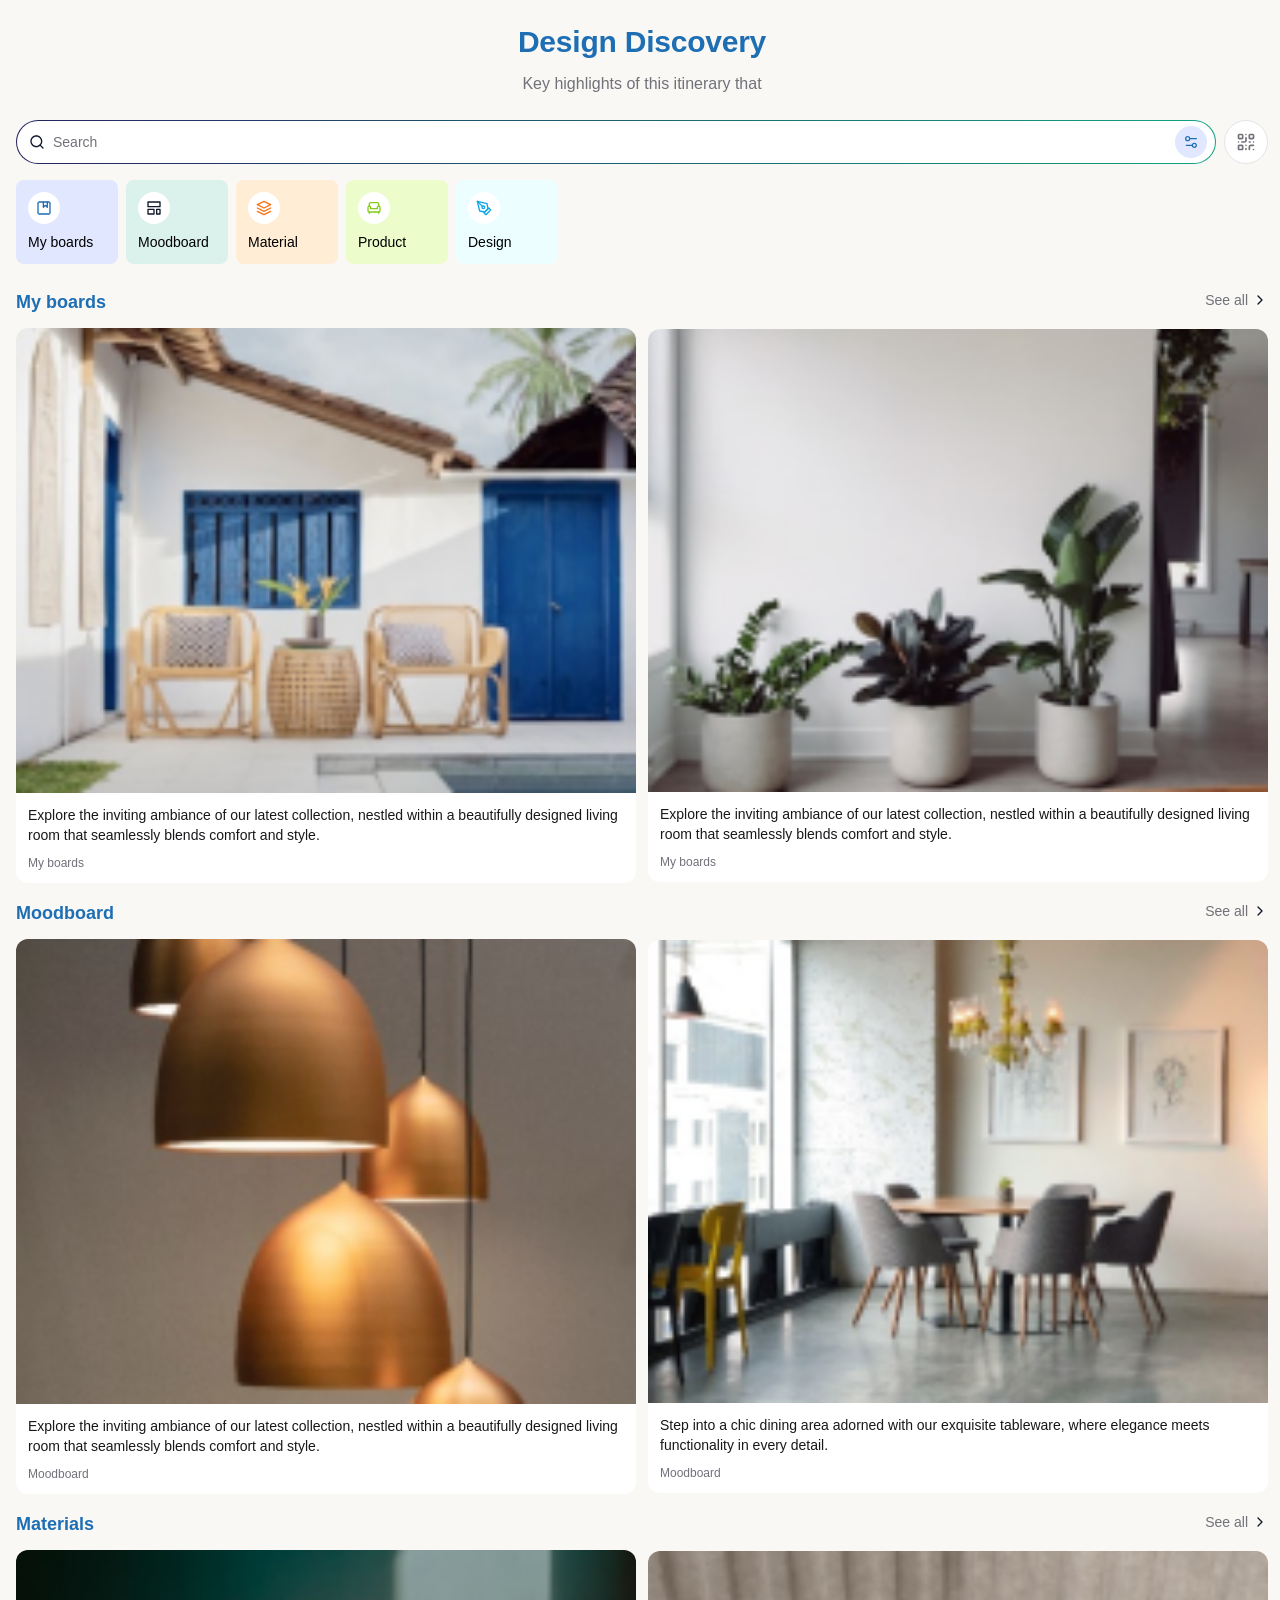
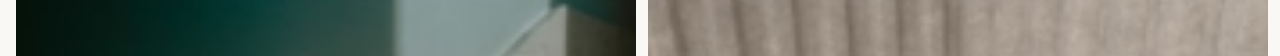
==== home/index.html @ 84a495b2 "Initial commit: Add all files" ====
<!DOCTYPE html>
<html lang="en">
<head>
  <meta charset="UTF-8">
  <meta http-equiv="X-UA-Compatible" content="IE=edge">
  <meta name="viewport" content="width=device-width, initial-scale=1.0">
  <link rel="stylesheet" href="./vars.css">
  <link rel="stylesheet" href="./style.css">
  
  
  <style>
   a,
   button,
   input,
   select,
   h1,
   h2,
   h3,
   h4,
   h5,
   * {
       box-sizing: border-box;
       margin: 0;
       padding: 0;
       border: none;
       text-decoration: none;
       background: none;
   
       -webkit-font-smoothing: antialiased;
   }
   
   menu, ol, ul {
       list-style-type: none;
       margin: 0;
       padding: 0;
   }
   </style>
  <title>Document</title>
</head>
<body>
  <div class="home">
    <div class="nav-bar-top">
      <div class="header-1280">
        <div class="content">
          <div class="headline">
            <div class="design-discovery">Design Discovery</div>
          </div>
        </div>
        <div class="key-highlights-of-this-itinerary-that">
          Key highlights of this itinerary that
        </div>
      </div>
      <div class="frame-427321113">
        <div class="search">
          <div class="field">
            <img class="icon-search" src="icon-search0.svg" />
            <input type="text" class="search2" placeholder="Search" />
            <div class="fillter">
              <img class="icon-settings-2" src="icon-settings-20.svg" />
            </div>
          </div>
          <button class="field2" id="qrButton" onclick="openQRScanner()">
            <img class="icon-qr-code" src="icon-qr-code0.svg" />
          </button>
        </div>
        <div class="type-wrapper">
          <div class="type">
            <div class="item">
              <div class="frame-427321116">
                <div class="frame-427321117">
                  <img class="icon-album" src="icon-album0.svg" />
                </div>
                <div class="my-boards">My boards</div>
              </div>
            </div>
            <div class="item2">
              <div class="frame-427321116">
                <div class="frame-427321117">
                  <img
                    class="icon-layout-template"
                    src="icon-layout-template0.svg"
                  />
                </div>
                <div class="moodboard">Moodboard</div>
              </div>
            </div>
            <div class="item3">
              <div class="frame-427321116">
                <div class="frame-427321117">
                  <img class="icon-layers" src="icon-layers0.svg" />
                </div>
                <div class="material">Material</div>
              </div>
            </div>
            <div class="item4">
              <div class="frame-427321116">
                <div class="frame-427321117">
                  <img class="icon-armchair" src="icon-armchair0.svg" />
                </div>
                <div class="product">Product</div>
              </div>
            </div>
            <div class="item5">
              <div class="frame-427321116">
                <div class="frame-427321117">
                  <img class="icon-pen-tool" src="icon-pen-tool0.svg" />
                </div>
                <div class="design">Design</div>
              </div>
            </div>
          </div>
        </div>
      </div>
      <div class="gallery">
        <div class="frame-427321118">
          <div class="my-boards2">My boards</div>
          <div class="content2">
            <div class="see-all">See all</div>
            <img class="icon-chevron-right" src="icon-chevron-right0.svg" />
          </div>
        </div>
        <div class="item6">
          <img class="rectangle-3467533" src="rectangle-34675330.png" />
          <div class="text">
            <div
              class="explore-the-inviting-ambiance-of-our-latest-collection-nestled-within-a-beautifully-designed-living-room-that-seamlessly-blends-comfort-and-style"
            >
              Explore the inviting ambiance of our latest collection, nestled
              within a beautifully designed living room that seamlessly blends
              comfort and style.
            </div>
            <div class="my-boards3">My boards</div>
          </div>
        </div>
        <div class="item6">
          <img class="rectangle-3467534" src="rectangle-34675340.png" />
          <div class="text">
            <div
              class="explore-the-inviting-ambiance-of-our-latest-collection-nestled-within-a-beautifully-designed-living-room-that-seamlessly-blends-comfort-and-style"
            >
              Explore the inviting ambiance of our latest collection, nestled
              within a beautifully designed living room that seamlessly blends
              comfort and style.
            </div>
            <div class="my-boards3">My boards</div>
          </div>
        </div>
      </div>
      <div class="gallery">
        <div class="frame-427321118">
          <div class="moodboard2">Moodboard</div>
          <div class="content2">
            <div class="see-all">See all</div>
            <img class="icon-chevron-right2" src="icon-chevron-right1.svg" />
          </div>
        </div>
        <div class="item6">
          <img class="rectangle-3467532" src="rectangle-34675320.png" />
          <div class="text">
            <div
              class="explore-the-inviting-ambiance-of-our-latest-collection-nestled-within-a-beautifully-designed-living-room-that-seamlessly-blends-comfort-and-style"
            >
              Explore the inviting ambiance of our latest collection, nestled
              within a beautifully designed living room that seamlessly blends
              comfort and style.
            </div>
            <div class="moodboard3">Moodboard</div>
          </div>
        </div>
        <div class="item6">
          <img class="rectangle-34675332" src="rectangle-34675331.png" />
          <div class="text">
            <div
              class="step-into-a-chic-dining-area-adorned-with-our-exquisite-tableware-where-elegance-meets-functionality-in-every-detail"
            >
              Step into a chic dining area adorned with our exquisite tableware,
              where elegance meets functionality in every detail.
            </div>
            <div class="moodboard3">Moodboard</div>
          </div>
        </div>
      </div>
      <div class="gallery">
        <div class="frame-427321118">
          <div class="materials">Materials</div>
          <div class="content2">
            <div class="see-all">See all</div>
            <img class="icon-chevron-right3" src="icon-chevron-right2.svg" />
          </div>
        </div>
        <div class="item6">
          <img class="rectangle-3467533" src="rectangle-34675332.png" />
          <div class="text">
            <div
              class="explore-the-inviting-ambiance-of-our-latest-collection-nestled-within-a-beautifully-designed-living-room-that-seamlessly-blends-comfort-and-style"
            >
              Explore the inviting ambiance of our latest collection, nestled
              within a beautifully designed living room that seamlessly blends
              comfort and style.
            </div>
            <div class="materials2">Materials</div>
          </div>
        </div>
        <div class="item6">
          <img class="rectangle-3467534" src="rectangle-34675341.png" />
          <div class="text">
            <div
              class="explore-the-inviting-ambiance-of-our-latest-collection-nestled-within-a-beautifully-designed-living-room-that-seamlessly-blends-comfort-and-style"
            >
              Explore the inviting ambiance of our latest collection, nestled
              within a beautifully designed living room that seamlessly blends
              comfort and style.
            </div>
            <div class="materials2">Materials</div>
          </div>
        </div>
      </div>
      <div class="gallery">
        <div class="frame-427321118">
          <div class="products">Products</div>
          <div class="content2">
            <div class="see-all">See all</div>
            <img class="icon-chevron-right4" src="icon-chevron-right3.svg" />
          </div>
        </div>
        <div class="item6">
          <img class="rectangle-3467533" src="rectangle-34675333.png" />
          <div class="text">
            <div
              class="explore-the-inviting-ambiance-of-our-latest-collection-nestled-within-a-beautifully-designed-living-room-that-seamlessly-blends-comfort-and-style"
            >
              Explore the inviting ambiance of our latest collection, nestled
              within a beautifully designed living room that seamlessly blends
              comfort and style.
            </div>
            <div class="products2">Products</div>
          </div>
        </div>
        <div class="item6">
          <img class="rectangle-3467534" src="rectangle-34675342.png" />
          <div class="text">
            <div
              class="explore-the-inviting-ambiance-of-our-latest-collection-nestled-within-a-beautifully-designed-living-room-that-seamlessly-blends-comfort-and-style"
            >
              Explore the inviting ambiance of our latest collection, nestled
              within a beautifully designed living room that seamlessly blends
              comfort and style.
            </div>
            <div class="products2">Products</div>
          </div>
        </div>
      </div>
      <div class="gallery">
        <div class="frame-427321118">
          <div class="design2">Design</div>
          <div class="content2">
            <div class="see-all">See all</div>
            <img class="icon-chevron-right5" src="icon-chevron-right4.svg" />
          </div>
        </div>
        <div class="item6">
          <img class="rectangle-3467533" src="rectangle-34675334.png" />
          <div class="text">
            <div
              class="explore-the-inviting-ambiance-of-our-latest-collection-nestled-within-a-beautifully-designed-living-room-that-seamlessly-blends-comfort-and-style"
            >
              Explore the inviting ambiance of our latest collection, nestled
              within a beautifully designed living room that seamlessly blends
              comfort and style.
            </div>
            <div class="design3">Design</div>
          </div>
        </div>
        <div class="item6">
          <img class="rectangle-3467534" src="rectangle-34675343.png" />
          <div class="text">
            <div
              class="explore-the-inviting-ambiance-of-our-latest-collection-nestled-within-a-beautifully-designed-living-room-that-seamlessly-blends-comfort-and-style"
            >
              Explore the inviting ambiance of our latest collection, nestled
              within a beautifully designed living room that seamlessly blends
              comfort and style.
            </div>
            <div class="design3">Design</div>
          </div>
        </div>
      </div>
    </div>
  </div>
  
  <script>
  function openQRScanner() {
    // Kiểm tra xem trình duyệt có hỗ trợ getUserMedia không
    if (!navigator.mediaDevices || !navigator.mediaDevices.getUserMedia) {
      alert('Trình duyệt của bạn không hỗ trợ truy cập camera');
      return;
    }

    // Tạo modal để hiển thị camera
    const modal = document.createElement('div');
    modal.style.position = 'fixed';
    modal.style.top = '0';
    modal.style.left = '0';
    modal.style.width = '100%';
    modal.style.height = '100%';
    modal.style.backgroundColor = 'rgba(0, 0, 0, 0.8)';
    modal.style.zIndex = '1000';
    modal.style.display = 'flex';
    modal.style.flexDirection = 'column';
    modal.style.alignItems = 'center';
    modal.style.justifyContent = 'center';

    // Tạo video element
    const video = document.createElement('video');
    video.style.width = '100%';
    video.style.maxWidth = '500px';
    video.style.borderRadius = '12px';
    video.autoplay = true;

    // Tạo nút đóng
    const closeButton = document.createElement('button');
    closeButton.textContent = 'Đóng';
    closeButton.style.marginTop = '20px';
    closeButton.style.padding = '10px 20px';
    closeButton.style.backgroundColor = '#1e6eb4';
    closeButton.style.color = 'white';
    closeButton.style.border = 'none';
    closeButton.style.borderRadius = '8px';
    closeButton.style.cursor = 'pointer';

    // Thêm các element vào modal
    modal.appendChild(video);
    modal.appendChild(closeButton);
    document.body.appendChild(modal);

    // Mở camera
    navigator.mediaDevices.getUserMedia({ video: { facingMode: 'environment' } })
      .then(stream => {
        video.srcObject = stream;
      })
      .catch(err => {
        alert('Không thể truy cập camera: ' + err.message);
        modal.remove();
      });

    // Xử lý đóng modal
    closeButton.onclick = () => {
      const stream = video.srcObject;
      if (stream) {
        stream.getTracks().forEach(track => track.stop());
      }
      modal.remove();
    };
  }
  </script>
</body>
</html>
---- home/vars.css ----
/* Figma Styles of your File */
:root {
  /* Colors */
  --bg-picture: linear-gradient(
    180deg,
    rgba(24, 27, 52, 1) 0%,
    rgba(24, 27, 52, 0.8) 12.5%,
    rgba(24, 27, 52, 0.8) 73.95833134651184%,
    rgba(24, 27, 52, 1) 100%
  );
  --glass1: linear-gradient(
      205.56deg,
      rgba(0, 232, 204, 0.1) 0%,
      rgba(255, 255, 255, 0) 100%
    ),
    linear-gradient(
      to left,
      rgba(255, 255, 255, 0.12),
      rgba(255, 255, 255, 0.12)
    );
  --glass2: linear-gradient(
      205.56deg,
      rgba(232, 153, 0, 0.1) 0%,
      rgba(255, 255, 255, 0) 100%
    ),
    linear-gradient(
      to left,
      rgba(255, 255, 255, 0.12),
      rgba(255, 255, 255, 0.12)
    );
  --glass3: linear-gradient(
      205.56deg,
      rgba(116, 0, 232, 0.1) 0%,
      rgba(255, 255, 255, 0) 100%
    ),
    linear-gradient(
      to left,
      rgba(255, 255, 255, 0.12),
      rgba(255, 255, 255, 0.12)
    );
  --red: #d62a13;
  --bg-lv2: #2d2d2d;
  --moodboard-shade-02: #222222;
  --moodboard-shade-02-5: rgba(34, 34, 34, 0.05);
  --moodboard-shade-02-10: rgba(34, 34, 34, 0.1);
  --moodboard-neutral-01: #f7f7f7;
  --moodboard-neutral-02: #ebebeb;
  --moodboard-neutral-03: #dddddd;
  --moodboard-neutral-04: #d3d3d3;
  --moodboard-neutral-05: #c2c2c2;
  --moodboard-neutral-06: #b0b0b0;
  --moodboard-neutral-07: #717171;
  --moodboard-neutral-08: #5e5e5e;
  --moodboard-primary-01: #f6475f;
  --moodboard-primary-02: #ff385c;
  --moodboard-gradient-01: radial-gradient(
      closest-side,
      rgba(235, 76, 96, 1) 0%,
      rgba(235, 76, 96, 1) 48.44162464141846%,
      rgba(235, 76, 96, 1) 100%
    ),
    radial-gradient(
      closest-side,
      rgba(199, 45, 101, 1) 0%,
      rgba(210, 55, 96, 1) 48.44162464141846%,
      rgba(210, 55, 85, 1) 100%
    ),
    radial-gradient(
      closest-side,
      rgba(199, 45, 101, 1) 0%,
      rgba(210, 55, 96, 1) 48.44162464141846%,
      rgba(210, 55, 85, 1) 100%
    );
  --moodboard-gradient-02: radial-gradient(
    closest-side,
    rgba(211, 55, 83, 1) 0%,
    rgba(209, 54, 96, 1) 52.83483862876892%,
    rgba(199, 45, 101, 1) 100%
  );
  --moodboard-gradient-03: radial-gradient(
      closest-side,
      rgba(199, 45, 101, 1) 0%,
      rgba(210, 55, 96, 1) 48.44162464141846%,
      rgba(210, 55, 85, 1) 100%
    ),
    radial-gradient(
      closest-side,
      rgba(199, 45, 101, 1) 0%,
      rgba(210, 55, 96, 1) 48.44162464141846%,
      rgba(210, 55, 85, 1) 100%
    );
  --moodboard-error-01: #fef8f6;
  --moodboard-error-02: #c13515;
  --moodboard-accent-01: #f6d7df;
  --moodboard-accent-02: #d03660;
  --moodboard-discounts: #008a05;
  --moodboard-link: #004cc4;
  --moodboard-shade-01: #ffffff;
  --gradient-blue-cyan: linear-gradient(
    180deg,
    rgba(10, 122, 255, 1) 0%,
    rgba(0, 223, 224, 1) 100%
  );
  --gradient-cyan-yellow: linear-gradient(
    180deg,
    rgba(0, 232, 233, 1) 0%,
    rgba(255, 191, 0, 1) 100%
  );
  --gradient-yellow-red: linear-gradient(
    180deg,
    rgba(255, 190, 0, 1) 0%,
    rgba(255, 74, 64, 1) 100%
  );
  --gradient-red-pink: linear-gradient(
    90.24deg,
    rgba(254, 73, 64, 1) 0%,
    rgba(250, 23, 214, 1) 100%
  );
  --gradient-pink-blue: linear-gradient(
    90.24deg,
    rgba(250, 23, 214, 1) 0%,
    rgba(64, 94, 254, 1) 100%
  );
  --txt-light-title-primary-181b34: #181b34;
  --txt-light-description: #222222;
  --txt-light-note: #dddddd;
  --txt-light-hightlight: #0071e3;
  --txt-dark-title-primary-f5f5f7: #f5f5f7;
  --txt-dark-description-eceff8: #eceff8;
  --txt-dark-highlight: #0a84ff;
  --bg-light-ffffff: #ffffff;
  --bg-light-primary-f5f5f7: #f5f5f7;
  --bg-light-secondary-eceff8: #eceff8;
  --bg-light-tertiary: #5a769d;
  --bg-dark-primary-181b34: #181b34;
  --views-recessed: linear-gradient(
      to left,
      rgba(208, 208, 208, 0.5),
      rgba(208, 208, 208, 0.5)
    ),
    linear-gradient(to left, rgba(0, 0, 0, 0.1), rgba(0, 0, 0, 0.1));
  --views-lighter: linear-gradient(
      to left,
      rgba(94, 94, 94, 0.13),
      rgba(94, 94, 94, 0.13)
    ),
    linear-gradient(
      to left,
      rgba(255, 255, 255, 0.07),
      rgba(255, 255, 255, 0.07)
    );
  --views-darker: linear-gradient(
      to left,
      rgba(0, 0, 0, 0.08),
      rgba(0, 0, 0, 0.08)
    ),
    linear-gradient(
      to left,
      rgba(214, 214, 214, 0.48),
      rgba(214, 214, 214, 0.48)
    );
  --views-ultra-dark: linear-gradient(
      to left,
      rgba(0, 0, 0, 0.1),
      rgba(0, 0, 0, 0.1)
    ),
    linear-gradient(
      to left,
      rgba(218, 218, 218, 0.92),
      rgba(218, 218, 218, 0.92)
    );
  --views-stroke-recessed-specular: rgba(0, 0, 0, 0);
  --windows-glass: rgba(128, 128, 128, 0.3);
  --windows-stroke-glass-specular: linear-gradient(
    156.52deg,
    rgba(255, 255, 255, 0.4) 0%,
    rgba(255, 255, 255, 0) 40.56868255138397%,
    rgba(255, 255, 255, 0) 57.43719935417175%,
    rgba(255, 255, 255, 0.1) 100%
  );
  --colors-red: #ff3b30;
  --colors-red-dark: #ff453a;
  --colors-orange: #ff9500;
  --colors-orange-dark: #ff9f0a;
  --colors-yellow: #ffcc00;
  --colors-yellow-dark: #ffd60a;
  --colors-green: #34c759;
  --colors-green-dark: #30d158;
  --colors-mint: #00c7be;
  --colors-mint-dark: #63e6e2;
  --colors-teal: #30b0c7;
  --colors-teal-dark: #40cbe0;
  --colors-cyan: #32ade6;
  --colors-cyan-dark: #64d2ff;
  --colors-blue: #007aff;
  --colors-blue-dark: #0a84ff;
  --colors-indigo: #5856d6;
  --colors-indigo-dark: #5e5ce6;
  --colors-purple: #af52de;
  --colors-purple-dark: #bf5af2;
  --colors-pink: #ff2d55;
  --colors-pink-dark: #ff375f;
  --colors-brown: #a2845e;
  --colors-brown-dark: #ac8e68;

  /* Fonts */
  /* Effects */
  --blur-shadow-big-box-shadow: 0px 40px 80px 0px rgba(0, 0, 0, 0.32),
    0px 6px 8px 0px rgba(0, 0, 0, 0.08);
  --blur-shadow-big-backdrop-filter: blur(50px);
  --blur-shadow-small-box-shadow: 0px 2px 4px 0px rgba(0, 0, 0, 0.16);
  --blur-shadow-small-backdrop-filter: blur(50px);
  --blur-shadow-medium-box-shadow: 0px 8px 16px 0px rgba(0, 0, 0, 0.32),
    0px 2px 4px 0px rgba(0, 0, 0, 0.08);
  --blur-shadow-medium-backdrop-filter: blur(50px);
  --shadow-blue-1-box-shadow: 0px 7px 15px 0px rgba(0, 98, 255, 0.1),
    0px 27px 27px 0px rgba(0, 98, 255, 0.09),
    0px 60px 36px 0px rgba(0, 98, 255, 0.05),
    0px 106px 42px 0px rgba(0, 98, 255, 0.01),
    0px 166px 46px 0px rgba(0, 98, 255, 0);
  --shadow-blue-1-backdrop-filter: blur(11px);
  --s2-box-shadow: 0px 1px 16px 0px rgba(0, 0, 0, 0.24);
  --s2-backdrop-filter: blur(24px);
  --icon-box-shadow: 0px 2px 8px 0px rgba(0, 0, 0, 0.8);
  --trip-showai-elevation-01-box-shadow: 0px 4px 18px 0px rgba(0, 0, 0, 0.17);
  --trip-showai-elevation-02-box-shadow: 0px 1px 5px -363px rgba(0, 0, 0, 0.19);
  --trip-showai-elevation-03-box-shadow: 0px 6px 16px 0px rgba(0, 0, 0, 0.12);
}
/* Figma Color Variables of your File */
[data-variable-collection-mode="darkmode"] {
  /* darkmode */
  --trip-gradien-01: #d33753;
  --min-light: #eeeeee;
  --stroke1: rgba(255, 255, 255, 0.18);
  --bg-02: #0c0c0c;
  --bg-blue1: #f2f8fe;
  --bg-blue2: #e6f1fc;
}

:root,
[data-collection-mode="mode-1"] {
  /* mode-1 */
  --color: #ffffff;
  --color-2: #ffffff;
  --color-3: #ffffff;
  --bg1: #383838;
  --clik-1: #1e6eb4;
  --clik-2: #28c8f0;
}

[data-material-theme-mode="light"] {
  /* light */
  --schemes-primary: #37618e;
  --schemes-surface-tint: #37618e;
  --schemes-on-primary: #ffffff;
  --schemes-primary-container: #d2e4ff;
  --schemes-on-primary-container: #1b4975;
  --schemes-secondary: #535f70;
  --schemes-on-secondary: #ffffff;
  --schemes-secondary-container: #d7e3f8;
  --schemes-on-secondary-container: #3c4858;
  --schemes-tertiary: #6b5778;
  --schemes-on-tertiary: #ffffff;
  --schemes-tertiary-container: #f3daff;
  --schemes-on-tertiary-container: #533f5f;
  --schemes-error: #ba1a1a;
  --schemes-on-error: #ffffff;
  --schemes-error-container: #ffdad6;
  --schemes-on-error-container: #93000a;
  --schemes-background: #f8f9ff;
  --schemes-on-background: #191c20;
  --schemes-surface: #f8f9ff;
  --schemes-on-surface: #191c20;
  --schemes-surface-variant: #dfe2eb;
  --schemes-on-surface-variant: #43474e;
  --schemes-outline: #73777f;
  --schemes-outline-variant: #c3c6cf;
  --schemes-shadow: #000000;
  --schemes-scrim: #000000;
  --schemes-inverse-surface: #2e3135;
  --schemes-inverse-on-surface: #eff0f7;
  --schemes-inverse-primary: #a1c9fd;
  --schemes-primary-fixed: #d2e4ff;
  --schemes-on-primary-fixed: #001c37;
  --schemes-primary-fixed-dim: #a1c9fd;
  --schemes-on-primary-fixed-variant: #1b4975;
  --schemes-secondary-fixed: #d7e3f8;
  --schemes-on-secondary-fixed: #101c2b;
  --schemes-secondary-fixed-dim: #bbc7db;
  --schemes-on-secondary-fixed-variant: #3c4858;
  --schemes-tertiary-fixed: #f3daff;
  --schemes-on-tertiary-fixed: #251431;
  --schemes-tertiary-fixed-dim: #d7bee4;
  --schemes-on-tertiary-fixed-variant: #533f5f;
  --schemes-surface-dim: #d8dae0;
  --schemes-surface-bright: #f8f9ff;
  --schemes-surface-container-lowest: #ffffff;
  --schemes-surface-container-low: #f2f3fa;
  --schemes-surface-container: #eceef4;
  --schemes-surface-container-high: #e7e8ee;
  --schemes-surface-container-highest: #e1e2e8;
  --state-layers-primary-opacity-08: rgba(55, 97, 142, 0.08);
  --state-layers-surface-tint-opacity-08: rgba(55, 97, 142, 0.08);
  --state-layers-on-primary-opacity-08: rgba(255, 255, 255, 0.08);
  --state-layers-primary-container-opacity-08: rgba(210, 228, 255, 0.08);
  --state-layers-on-primary-container-opacity-08: rgba(27, 73, 117, 0.08);
  --state-layers-secondary-opacity-08: rgba(83, 95, 112, 0.08);
  --state-layers-on-secondary-opacity-08: rgba(255, 255, 255, 0.08);
  --state-layers-secondary-container-opacity-08: rgba(215, 227, 248, 0.08);
  --state-layers-on-secondary-container-opacity-08: rgba(60, 72, 88, 0.08);
  --state-layers-tertiary-opacity-08: rgba(107, 87, 120, 0.08);
  --state-layers-on-tertiary-opacity-08: rgba(255, 255, 255, 0.08);
  --state-layers-tertiary-container-opacity-08: rgba(243, 218, 255, 0.08);
  --state-layers-on-tertiary-container-opacity-08: rgba(83, 63, 95, 0.08);
  --state-layers-error-opacity-08: rgba(186, 26, 26, 0.08);
  --state-layers-on-error-opacity-08: rgba(255, 255, 255, 0.08);
  --state-layers-error-container-opacity-08: rgba(255, 218, 214, 0.08);
  --state-layers-on-error-container-opacity-08: rgba(147, 0, 10, 0.08);
  --state-layers-background-opacity-08: rgba(248, 249, 255, 0.08);
  --state-layers-on-background-opacity-08: rgba(25, 28, 32, 0.08);
  --state-layers-surface-opacity-08: rgba(248, 249, 255, 0.08);
  --state-layers-on-surface-opacity-08: rgba(25, 28, 32, 0.08);
  --state-layers-surface-variant-opacity-08: rgba(223, 226, 235, 0.08);
  --state-layers-on-surface-variant-opacity-08: rgba(67, 71, 78, 0.08);
  --state-layers-outline-opacity-08: rgba(115, 119, 127, 0.08);
  --state-layers-outline-variant-opacity-08: rgba(195, 198, 207, 0.08);
  --state-layers-shadow-opacity-08: rgba(0, 0, 0, 0.08);
  --state-layers-scrim-opacity-08: rgba(0, 0, 0, 0.08);
  --state-layers-inverse-surface-opacity-08: rgba(46, 49, 53, 0.08);
  --state-layers-inverse-on-surface-opacity-08: rgba(239, 240, 247, 0.08);
  --state-layers-inverse-primary-opacity-08: rgba(161, 201, 253, 0.08);
  --state-layers-primary-fixed-opacity-08: rgba(210, 228, 255, 0.08);
  --state-layers-on-primary-fixed-opacity-08: rgba(0, 28, 55, 0.08);
  --state-layers-primary-fixed-dim-opacity-08: rgba(161, 201, 253, 0.08);
  --state-layers-on-primary-fixed-variant-opacity-08: rgba(27, 73, 117, 0.08);
  --state-layers-secondary-fixed-opacity-08: rgba(215, 227, 248, 0.08);
  --state-layers-on-secondary-fixed-opacity-08: rgba(16, 28, 43, 0.08);
  --state-layers-secondary-fixed-dim-opacity-08: rgba(187, 199, 219, 0.08);
  --state-layers-on-secondary-fixed-variant-opacity-08: rgba(60, 72, 88, 0.08);
  --state-layers-tertiary-fixed-opacity-08: rgba(243, 218, 255, 0.08);
  --state-layers-on-tertiary-fixed-opacity-08: rgba(37, 20, 49, 0.08);
  --state-layers-tertiary-fixed-dim-opacity-08: rgba(215, 190, 228, 0.08);
  --state-layers-on-tertiary-fixed-variant-opacity-08: rgba(83, 63, 95, 0.08);
  --state-layers-surface-dim-opacity-08: rgba(216, 218, 224, 0.08);
  --state-layers-surface-bright-opacity-08: rgba(248, 249, 255, 0.08);
  --state-layers-surface-container-lowest-opacity-08: rgba(255, 255, 255, 0.08);
  --state-layers-surface-container-low-opacity-08: rgba(242, 243, 250, 0.08);
  --state-layers-surface-container-opacity-08: rgba(236, 238, 244, 0.08);
  --state-layers-surface-container-high-opacity-08: rgba(231, 232, 238, 0.08);
  --state-layers-surface-container-highest-opacity-08: rgba(
    225,
    226,
    232,
    0.08
  );
  --state-layers-primary-opacity-10: rgba(55, 97, 142, 0.1);
  --state-layers-surface-tint-opacity-10: rgba(55, 97, 142, 0.1);
  --state-layers-on-primary-opacity-10: rgba(255, 255, 255, 0.1);
  --state-layers-primary-container-opacity-10: rgba(210, 228, 255, 0.1);
  --state-layers-on-primary-container-opacity-10: rgba(27, 73, 117, 0.1);
  --state-layers-secondary-opacity-10: rgba(83, 95, 112, 0.1);
  --state-layers-on-secondary-opacity-10: rgba(255, 255, 255, 0.1);
  --state-layers-secondary-container-opacity-10: rgba(215, 227, 248, 0.1);
  --state-layers-on-secondary-container-opacity-10: rgba(60, 72, 88, 0.1);
  --state-layers-tertiary-opacity-10: rgba(107, 87, 120, 0.1);
  --state-layers-on-tertiary-opacity-10: rgba(255, 255, 255, 0.1);
  --state-layers-tertiary-container-opacity-10: rgba(243, 218, 255, 0.1);
  --state-layers-on-tertiary-container-opacity-10: rgba(83, 63, 95, 0.1);
  --state-layers-error-opacity-10: rgba(186, 26, 26, 0.1);
  --state-layers-on-error-opacity-10: rgba(255, 255, 255, 0.1);
  --state-layers-error-container-opacity-10: rgba(255, 218, 214, 0.1);
  --state-layers-on-error-container-opacity-10: rgba(147, 0, 10, 0.1);
  --state-layers-background-opacity-10: rgba(248, 249, 255, 0.1);
  --state-layers-on-background-opacity-10: rgba(25, 28, 32, 0.1);
  --state-layers-surface-opacity-10: rgba(248, 249, 255, 0.1);
  --state-layers-on-surface-opacity-10: rgba(25, 28, 32, 0.1);
  --state-layers-surface-variant-opacity-10: rgba(223, 226, 235, 0.1);
  --state-layers-on-surface-variant-opacity-10: rgba(67, 71, 78, 0.1);
  --state-layers-outline-opacity-10: rgba(115, 119, 127, 0.1);
  --state-layers-outline-variant-opacity-10: rgba(195, 198, 207, 0.1);
  --state-layers-shadow-opacity-10: rgba(0, 0, 0, 0.1);
  --state-layers-scrim-opacity-10: rgba(0, 0, 0, 0.1);
  --state-layers-inverse-surface-opacity-10: rgba(46, 49, 53, 0.1);
  --state-layers-inverse-on-surface-opacity-10: rgba(239, 240, 247, 0.1);
  --state-layers-inverse-primary-opacity-10: rgba(161, 201, 253, 0.1);
  --state-layers-primary-fixed-opacity-10: rgba(210, 228, 255, 0.1);
  --state-layers-on-primary-fixed-opacity-10: rgba(0, 28, 55, 0.1);
  --state-layers-primary-fixed-dim-opacity-10: rgba(161, 201, 253, 0.1);
  --state-layers-on-primary-fixed-variant-opacity-10: rgba(27, 73, 117, 0.1);
  --state-layers-secondary-fixed-opacity-10: rgba(215, 227, 248, 0.1);
  --state-layers-on-secondary-fixed-opacity-10: rgba(16, 28, 43, 0.1);
  --state-layers-secondary-fixed-dim-opacity-10: rgba(187, 199, 219, 0.1);
  --state-layers-on-secondary-fixed-variant-opacity-10: rgba(60, 72, 88, 0.1);
  --state-layers-tertiary-fixed-opacity-10: rgba(243, 218, 255, 0.1);
  --state-layers-on-tertiary-fixed-opacity-10: rgba(37, 20, 49, 0.1);
  --state-layers-tertiary-fixed-dim-opacity-10: rgba(215, 190, 228, 0.1);
  --state-layers-on-tertiary-fixed-variant-opacity-10: rgba(83, 63, 95, 0.1);
  --state-layers-surface-dim-opacity-10: rgba(216, 218, 224, 0.1);
  --state-layers-surface-bright-opacity-10: rgba(248, 249, 255, 0.1);
  --state-layers-surface-container-lowest-opacity-10: rgba(255, 255, 255, 0.1);
  --state-layers-surface-container-low-opacity-10: rgba(242, 243, 250, 0.1);
  --state-layers-surface-container-opacity-10: rgba(236, 238, 244, 0.1);
  --state-layers-surface-container-high-opacity-10: rgba(231, 232, 238, 0.1);
  --state-layers-surface-container-highest-opacity-10: rgba(225, 226, 232, 0.1);
  --state-layers-primary-opacity-16: rgba(55, 97, 142, 0.16);
  --state-layers-surface-tint-opacity-16: rgba(55, 97, 142, 0.16);
  --state-layers-on-primary-opacity-16: rgba(255, 255, 255, 0.16);
  --state-layers-primary-container-opacity-16: rgba(210, 228, 255, 0.16);
  --state-layers-on-primary-container-opacity-16: rgba(27, 73, 117, 0.16);
  --state-layers-secondary-opacity-16: rgba(83, 95, 112, 0.16);
  --state-layers-on-secondary-opacity-16: rgba(255, 255, 255, 0.16);
  --state-layers-secondary-container-opacity-16: rgba(215, 227, 248, 0.16);
  --state-layers-on-secondary-container-opacity-16: rgba(60, 72, 88, 0.16);
  --state-layers-tertiary-opacity-16: rgba(107, 87, 120, 0.16);
  --state-layers-on-tertiary-opacity-16: rgba(255, 255, 255, 0.16);
  --state-layers-tertiary-container-opacity-16: rgba(243, 218, 255, 0.16);
  --state-layers-on-tertiary-container-opacity-16: rgba(83, 63, 95, 0.16);
  --state-layers-error-opacity-16: rgba(186, 26, 26, 0.16);
  --state-layers-on-error-opacity-16: rgba(255, 255, 255, 0.16);
  --state-layers-error-container-opacity-16: rgba(255, 218, 214, 0.16);
  --state-layers-on-error-container-opacity-16: rgba(147, 0, 10, 0.16);
  --state-layers-background-opacity-16: rgba(248, 249, 255, 0.16);
  --state-layers-on-background-opacity-16: rgba(25, 28, 32, 0.16);
  --state-layers-surface-opacity-16: rgba(248, 249, 255, 0.16);
  --state-layers-on-surface-opacity-16: rgba(25, 28, 32, 0.16);
  --state-layers-surface-variant-opacity-16: rgba(223, 226, 235, 0.16);
  --state-layers-on-surface-variant-opacity-16: rgba(67, 71, 78, 0.16);
  --state-layers-outline-opacity-16: rgba(115, 119, 127, 0.16);
  --state-layers-outline-variant-opacity-16: rgba(195, 198, 207, 0.16);
  --state-layers-shadow-opacity-16: rgba(0, 0, 0, 0.16);
  --state-layers-scrim-opacity-16: rgba(0, 0, 0, 0.16);
  --state-layers-inverse-surface-opacity-16: rgba(46, 49, 53, 0.16);
  --state-layers-inverse-on-surface-opacity-16: rgba(239, 240, 247, 0.16);
  --state-layers-inverse-primary-opacity-16: rgba(161, 201, 253, 0.16);
  --state-layers-primary-fixed-opacity-16: rgba(210, 228, 255, 0.16);
  --state-layers-on-primary-fixed-opacity-16: rgba(0, 28, 55, 0.16);
  --state-layers-primary-fixed-dim-opacity-16: rgba(161, 201, 253, 0.16);
  --state-layers-on-primary-fixed-variant-opacity-16: rgba(27, 73, 117, 0.16);
  --state-layers-secondary-fixed-opacity-16: rgba(215, 227, 248, 0.16);
  --state-layers-on-secondary-fixed-opacity-16: rgba(16, 28, 43, 0.16);
  --state-layers-secondary-fixed-dim-opacity-16: rgba(187, 199, 219, 0.16);
  --state-layers-on-secondary-fixed-variant-opacity-16: rgba(60, 72, 88, 0.16);
  --state-layers-tertiary-fixed-opacity-16: rgba(243, 218, 255, 0.16);
  --state-layers-on-tertiary-fixed-opacity-16: rgba(37, 20, 49, 0.16);
  --state-layers-tertiary-fixed-dim-opacity-16: rgba(215, 190, 228, 0.16);
  --state-layers-on-tertiary-fixed-variant-opacity-16: rgba(83, 63, 95, 0.16);
  --state-layers-surface-dim-opacity-16: rgba(216, 218, 224, 0.16);
  --state-layers-surface-bright-opacity-16: rgba(248, 249, 255, 0.16);
  --state-layers-surface-container-lowest-opacity-16: rgba(255, 255, 255, 0.16);
  --state-layers-surface-container-low-opacity-16: rgba(242, 243, 250, 0.16);
  --state-layers-surface-container-opacity-16: rgba(236, 238, 244, 0.16);
  --state-layers-surface-container-high-opacity-16: rgba(231, 232, 238, 0.16);
  --state-layers-surface-container-highest-opacity-16: rgba(
    225,
    226,
    232,
    0.16
  );
}

[data-material-theme-mode="light-high-contrast"] {
  /* light-high-contrast */
  --schemes-primary: #002d52;
  --schemes-surface-tint: #37618e;
  --schemes-on-primary: #ffffff;
  --schemes-primary-container: #1e4b78;
  --schemes-on-primary-container: #ffffff;
  --schemes-secondary: #212d3c;
  --schemes-on-secondary: #ffffff;
  --schemes-secondary-container: #3e4a5a;
  --schemes-on-secondary-container: #ffffff;
  --schemes-tertiary: #372543;
  --schemes-on-tertiary: #ffffff;
  --schemes-tertiary-container: #554262;
  --schemes-on-tertiary-container: #ffffff;
  --schemes-error: #600004;
  --schemes-on-error: #ffffff;
  --schemes-error-container: #98000a;
  --schemes-on-error-container: #ffffff;
  --schemes-background: #f8f9ff;
  --schemes-on-background: #191c20;
  --schemes-surface: #f8f9ff;
  --schemes-on-surface: #000000;
  --schemes-surface-variant: #dfe2eb;
  --schemes-on-surface-variant: #000000;
  --schemes-outline: #282c33;
  --schemes-outline-variant: #454951;
  --schemes-shadow: #000000;
  --schemes-scrim: #000000;
  --schemes-inverse-surface: #2e3135;
  --schemes-inverse-on-surface: #ffffff;
  --schemes-inverse-primary: #a1c9fd;
  --schemes-primary-fixed: #1e4b78;
  --schemes-on-primary-fixed: #ffffff;
  --schemes-primary-fixed-dim: #00345d;
  --schemes-on-primary-fixed-variant: #ffffff;
  --schemes-secondary-fixed: #3e4a5a;
  --schemes-on-secondary-fixed: #ffffff;
  --schemes-secondary-fixed-dim: #273343;
  --schemes-on-secondary-fixed-variant: #ffffff;
  --schemes-tertiary-fixed: #554262;
  --schemes-on-tertiary-fixed: #ffffff;
  --schemes-tertiary-fixed-dim: #3e2b4a;
  --schemes-on-tertiary-fixed-variant: #ffffff;
  --schemes-surface-dim: #b7b9bf;
  --schemes-surface-bright: #f8f9ff;
  --schemes-surface-container-lowest: #ffffff;
  --schemes-surface-container-low: #eff0f7;
  --schemes-surface-container: #e1e2e8;
  --schemes-surface-container-high: #d3d4da;
  --schemes-surface-container-highest: #c5c6cc;
  --state-layers-primary-opacity-08: rgba(0, 45, 82, 0.08);
  --state-layers-surface-tint-opacity-08: rgba(55, 97, 142, 0.08);
  --state-layers-on-primary-opacity-08: rgba(255, 255, 255, 0.08);
  --state-layers-primary-container-opacity-08: rgba(30, 75, 120, 0.08);
  --state-layers-on-primary-container-opacity-08: rgba(255, 255, 255, 0.08);
  --state-layers-secondary-opacity-08: rgba(33, 45, 60, 0.08);
  --state-layers-on-secondary-opacity-08: rgba(255, 255, 255, 0.08);
  --state-layers-secondary-container-opacity-08: rgba(62, 74, 90, 0.08);
  --state-layers-on-secondary-container-opacity-08: rgba(255, 255, 255, 0.08);
  --state-layers-tertiary-opacity-08: rgba(55, 37, 67, 0.08);
  --state-layers-on-tertiary-opacity-08: rgba(255, 255, 255, 0.08);
  --state-layers-tertiary-container-opacity-08: rgba(85, 66, 98, 0.08);
  --state-layers-on-tertiary-container-opacity-08: rgba(255, 255, 255, 0.08);
  --state-layers-error-opacity-08: rgba(96, 0, 4, 0.08);
  --state-layers-on-error-opacity-08: rgba(255, 255, 255, 0.08);
  --state-layers-error-container-opacity-08: rgba(152, 0, 10, 0.08);
  --state-layers-on-error-container-opacity-08: rgba(255, 255, 255, 0.08);
  --state-layers-background-opacity-08: rgba(248, 249, 255, 0.08);
  --state-layers-on-background-opacity-08: rgba(25, 28, 32, 0.08);
  --state-layers-surface-opacity-08: rgba(248, 249, 255, 0.08);
  --state-layers-on-surface-opacity-08: rgba(0, 0, 0, 0.08);
  --state-layers-surface-variant-opacity-08: rgba(223, 226, 235, 0.08);
  --state-layers-on-surface-variant-opacity-08: rgba(0, 0, 0, 0.08);
  --state-layers-outline-opacity-08: rgba(40, 44, 51, 0.08);
  --state-layers-outline-variant-opacity-08: rgba(69, 73, 81, 0.08);
  --state-layers-shadow-opacity-08: rgba(0, 0, 0, 0.08);
  --state-layers-scrim-opacity-08: rgba(0, 0, 0, 0.08);
  --state-layers-inverse-surface-opacity-08: rgba(46, 49, 53, 0.08);
  --state-layers-inverse-on-surface-opacity-08: rgba(255, 255, 255, 0.08);
  --state-layers-inverse-primary-opacity-08: rgba(161, 201, 253, 0.08);
  --state-layers-primary-fixed-opacity-08: rgba(30, 75, 120, 0.08);
  --state-layers-on-primary-fixed-opacity-08: rgba(255, 255, 255, 0.08);
  --state-layers-primary-fixed-dim-opacity-08: rgba(0, 52, 93, 0.08);
  --state-layers-on-primary-fixed-variant-opacity-08: rgba(255, 255, 255, 0.08);
  --state-layers-secondary-fixed-opacity-08: rgba(62, 74, 90, 0.08);
  --state-layers-on-secondary-fixed-opacity-08: rgba(255, 255, 255, 0.08);
  --state-layers-secondary-fixed-dim-opacity-08: rgba(39, 51, 67, 0.08);
  --state-layers-on-secondary-fixed-variant-opacity-08: rgba(
    255,
    255,
    255,
    0.08
  );
  --state-layers-tertiary-fixed-opacity-08: rgba(85, 66, 98, 0.08);
  --state-layers-on-tertiary-fixed-opacity-08: rgba(255, 255, 255, 0.08);
  --state-layers-tertiary-fixed-dim-opacity-08: rgba(62, 43, 74, 0.08);
  --state-layers-on-tertiary-fixed-variant-opacity-08: rgba(
    255,
    255,
    255,
    0.08
  );
  --state-layers-surface-dim-opacity-08: rgba(183, 185, 191, 0.08);
  --state-layers-surface-bright-opacity-08: rgba(248, 249, 255, 0.08);
  --state-layers-surface-container-lowest-opacity-08: rgba(255, 255, 255, 0.08);
  --state-layers-surface-container-low-opacity-08: rgba(239, 240, 247, 0.08);
  --state-layers-surface-container-opacity-08: rgba(225, 226, 232, 0.08);
  --state-layers-surface-container-high-opacity-08: rgba(211, 212, 218, 0.08);
  --state-layers-surface-container-highest-opacity-08: rgba(
    197,
    198,
    204,
    0.08
  );
  --state-layers-primary-opacity-10: rgba(0, 45, 82, 0.1);
  --state-layers-surface-tint-opacity-10: rgba(55, 97, 142, 0.1);
  --state-layers-on-primary-opacity-10: rgba(255, 255, 255, 0.1);
  --state-layers-primary-container-opacity-10: rgba(30, 75, 120, 0.1);
  --state-layers-on-primary-container-opacity-10: rgba(255, 255, 255, 0.1);
  --state-layers-secondary-opacity-10: rgba(33, 45, 60, 0.1);
  --state-layers-on-secondary-opacity-10: rgba(255, 255, 255, 0.1);
  --state-layers-secondary-container-opacity-10: rgba(62, 74, 90, 0.1);
  --state-layers-on-secondary-container-opacity-10: rgba(255, 255, 255, 0.1);
  --state-layers-tertiary-opacity-10: rgba(55, 37, 67, 0.1);
  --state-layers-on-tertiary-opacity-10: rgba(255, 255, 255, 0.1);
  --state-layers-tertiary-container-opacity-10: rgba(85, 66, 98, 0.1);
  --state-layers-on-tertiary-container-opacity-10: rgba(255, 255, 255, 0.1);
  --state-layers-error-opacity-10: rgba(96, 0, 4, 0.1);
  --state-layers-on-error-opacity-10: rgba(255, 255, 255, 0.1);
  --state-layers-error-container-opacity-10: rgba(152, 0, 10, 0.1);
  --state-layers-on-error-container-opacity-10: rgba(255, 255, 255, 0.1);
  --state-layers-background-opacity-10: rgba(248, 249, 255, 0.1);
  --state-layers-on-background-opacity-10: rgba(25, 28, 32, 0.1);
  --state-layers-surface-opacity-10: rgba(248, 249, 255, 0.1);
  --state-layers-on-surface-opacity-10: rgba(0, 0, 0, 0.1);
  --state-layers-surface-variant-opacity-10: rgba(223, 226, 235, 0.1);
  --state-layers-on-surface-variant-opacity-10: rgba(0, 0, 0, 0.1);
  --state-layers-outline-opacity-10: rgba(40, 44, 51, 0.1);
  --state-layers-outline-variant-opacity-10: rgba(69, 73, 81, 0.1);
  --state-layers-shadow-opacity-10: rgba(0, 0, 0, 0.1);
  --state-layers-scrim-opacity-10: rgba(0, 0, 0, 0.1);
  --state-layers-inverse-surface-opacity-10: rgba(46, 49, 53, 0.1);
  --state-layers-inverse-on-surface-opacity-10: rgba(255, 255, 255, 0.1);
  --state-layers-inverse-primary-opacity-10: rgba(161, 201, 253, 0.1);
  --state-layers-primary-fixed-opacity-10: rgba(30, 75, 120, 0.1);
  --state-layers-on-primary-fixed-opacity-10: rgba(255, 255, 255, 0.1);
  --state-layers-primary-fixed-dim-opacity-10: rgba(0, 52, 93, 0.1);
  --state-layers-on-primary-fixed-variant-opacity-10: rgba(255, 255, 255, 0.1);
  --state-layers-secondary-fixed-opacity-10: rgba(62, 74, 90, 0.1);
  --state-layers-on-secondary-fixed-opacity-10: rgba(255, 255, 255, 0.1);
  --state-layers-secondary-fixed-dim-opacity-10: rgba(39, 51, 67, 0.1);
  --state-layers-on-secondary-fixed-variant-opacity-10: rgba(
    255,
    255,
    255,
    0.1
  );
  --state-layers-tertiary-fixed-opacity-10: rgba(85, 66, 98, 0.1);
  --state-layers-on-tertiary-fixed-opacity-10: rgba(255, 255, 255, 0.1);
  --state-layers-tertiary-fixed-dim-opacity-10: rgba(62, 43, 74, 0.1);
  --state-layers-on-tertiary-fixed-variant-opacity-10: rgba(255, 255, 255, 0.1);
  --state-layers-surface-dim-opacity-10: rgba(183, 185, 191, 0.1);
  --state-layers-surface-bright-opacity-10: rgba(248, 249, 255, 0.1);
  --state-layers-surface-container-lowest-opacity-10: rgba(255, 255, 255, 0.1);
  --state-layers-surface-container-low-opacity-10: rgba(239, 240, 247, 0.1);
  --state-layers-surface-container-opacity-10: rgba(225, 226, 232, 0.1);
  --state-layers-surface-container-high-opacity-10: rgba(211, 212, 218, 0.1);
  --state-layers-surface-container-highest-opacity-10: rgba(197, 198, 204, 0.1);
  --state-layers-primary-opacity-16: rgba(0, 45, 82, 0.16);
  --state-layers-surface-tint-opacity-16: rgba(55, 97, 142, 0.16);
  --state-layers-on-primary-opacity-16: rgba(255, 255, 255, 0.16);
  --state-layers-primary-container-opacity-16: rgba(30, 75, 120, 0.16);
  --state-layers-on-primary-container-opacity-16: rgba(255, 255, 255, 0.16);
  --state-layers-secondary-opacity-16: rgba(33, 45, 60, 0.16);
  --state-layers-on-secondary-opacity-16: rgba(255, 255, 255, 0.16);
  --state-layers-secondary-container-opacity-16: rgba(62, 74, 90, 0.16);
  --state-layers-on-secondary-container-opacity-16: rgba(255, 255, 255, 0.16);
  --state-layers-tertiary-opacity-16: rgba(55, 37, 67, 0.16);
  --state-layers-on-tertiary-opacity-16: rgba(255, 255, 255, 0.16);
  --state-layers-tertiary-container-opacity-16: rgba(85, 66, 98, 0.16);
  --state-layers-on-tertiary-container-opacity-16: rgba(255, 255, 255, 0.16);
  --state-layers-error-opacity-16: rgba(96, 0, 4, 0.16);
  --state-layers-on-error-opacity-16: rgba(255, 255, 255, 0.16);
  --state-layers-error-container-opacity-16: rgba(152, 0, 10, 0.16);
  --state-layers-on-error-container-opacity-16: rgba(255, 255, 255, 0.16);
  --state-layers-background-opacity-16: rgba(248, 249, 255, 0.16);
  --state-layers-on-background-opacity-16: rgba(25, 28, 32, 0.16);
  --state-layers-surface-opacity-16: rgba(248, 249, 255, 0.16);
  --state-layers-on-surface-opacity-16: rgba(0, 0, 0, 0.16);
  --state-layers-surface-variant-opacity-16: rgba(223, 226, 235, 0.16);
  --state-layers-on-surface-variant-opacity-16: rgba(0, 0, 0, 0.16);
  --state-layers-outline-opacity-16: rgba(40, 44, 51, 0.16);
  --state-layers-outline-variant-opacity-16: rgba(69, 73, 81, 0.16);
  --state-layers-shadow-opacity-16: rgba(0, 0, 0, 0.16);
  --state-layers-scrim-opacity-16: rgba(0, 0, 0, 0.16);
  --state-layers-inverse-surface-opacity-16: rgba(46, 49, 53, 0.16);
  --state-layers-inverse-on-surface-opacity-16: rgba(255, 255, 255, 0.16);
  --state-layers-inverse-primary-opacity-16: rgba(161, 201, 253, 0.16);
  --state-layers-primary-fixed-opacity-16: rgba(30, 75, 120, 0.16);
  --state-layers-on-primary-fixed-opacity-16: rgba(255, 255, 255, 0.16);
  --state-layers-primary-fixed-dim-opacity-16: rgba(0, 52, 93, 0.16);
  --state-layers-on-primary-fixed-variant-opacity-16: rgba(255, 255, 255, 0.16);
  --state-layers-secondary-fixed-opacity-16: rgba(62, 74, 90, 0.16);
  --state-layers-on-secondary-fixed-opacity-16: rgba(255, 255, 255, 0.16);
  --state-layers-secondary-fixed-dim-opacity-16: rgba(39, 51, 67, 0.16);
  --state-layers-on-secondary-fixed-variant-opacity-16: rgba(
    255,
    255,
    255,
    0.16
  );
  --state-layers-tertiary-fixed-opacity-16: rgba(85, 66, 98, 0.16);
  --state-layers-on-tertiary-fixed-opacity-16: rgba(255, 255, 255, 0.16);
  --state-layers-tertiary-fixed-dim-opacity-16: rgba(62, 43, 74, 0.16);
  --state-layers-on-tertiary-fixed-variant-opacity-16: rgba(
    255,
    255,
    255,
    0.16
  );
  --state-layers-surface-dim-opacity-16: rgba(183, 185, 191, 0.16);
  --state-layers-surface-bright-opacity-16: rgba(248, 249, 255, 0.16);
  --state-layers-surface-container-lowest-opacity-16: rgba(255, 255, 255, 0.16);
  --state-layers-surface-container-low-opacity-16: rgba(239, 240, 247, 0.16);
  --state-layers-surface-container-opacity-16: rgba(225, 226, 232, 0.16);
  --state-layers-surface-container-high-opacity-16: rgba(211, 212, 218, 0.16);
  --state-layers-surface-container-highest-opacity-16: rgba(
    197,
    198,
    204,
    0.16
  );
}

[data-material-theme-mode="light-medium-contrast"] {
  /* light-medium-contrast */
  --schemes-primary: #003863;
  --schemes-surface-tint: #37618e;
  --schemes-on-primary: #ffffff;
  --schemes-primary-container: #476f9e;
  --schemes-on-primary-container: #ffffff;
  --schemes-secondary: #2b3747;
  --schemes-on-secondary: #ffffff;
  --schemes-secondary-container: #626e7f;
  --schemes-on-secondary-container: #ffffff;
  --schemes-tertiary: #412f4d;
  --schemes-on-tertiary: #ffffff;
  --schemes-tertiary-container: #7b6587;
  --schemes-on-tertiary-container: #ffffff;
  --schemes-error: #740006;
  --schemes-on-error: #ffffff;
  --schemes-error-container: #cf2c27;
  --schemes-on-error-container: #ffffff;
  --schemes-background: #f8f9ff;
  --schemes-on-background: #191c20;
  --schemes-surface: #f8f9ff;
  --schemes-on-surface: #0e1116;
  --schemes-surface-variant: #dfe2eb;
  --schemes-on-surface-variant: #32363d;
  --schemes-outline: #4e535a;
  --schemes-outline-variant: #696d75;
  --schemes-shadow: #000000;
  --schemes-scrim: #000000;
  --schemes-inverse-surface: #2e3135;
  --schemes-inverse-on-surface: #eff0f7;
  --schemes-inverse-primary: #a1c9fd;
  --schemes-primary-fixed: #476f9e;
  --schemes-on-primary-fixed: #ffffff;
  --schemes-primary-fixed-dim: #2c5784;
  --schemes-on-primary-fixed-variant: #ffffff;
  --schemes-secondary-fixed: #626e7f;
  --schemes-on-secondary-fixed: #ffffff;
  --schemes-secondary-fixed-dim: #4a5666;
  --schemes-on-secondary-fixed-variant: #ffffff;
  --schemes-tertiary-fixed: #7b6587;
  --schemes-on-tertiary-fixed: #ffffff;
  --schemes-tertiary-fixed-dim: #614d6e;
  --schemes-on-tertiary-fixed-variant: #ffffff;
  --schemes-surface-dim: #c5c6cc;
  --schemes-surface-bright: #f8f9ff;
  --schemes-surface-container-lowest: #ffffff;
  --schemes-surface-container-low: #f2f3fa;
  --schemes-surface-container: #e7e8ee;
  --schemes-surface-container-high: #dbdde3;
  --schemes-surface-container-highest: #d0d1d7;
  --state-layers-primary-opacity-08: rgba(0, 56, 99, 0.08);
  --state-layers-surface-tint-opacity-08: rgba(55, 97, 142, 0.08);
  --state-layers-on-primary-opacity-08: rgba(255, 255, 255, 0.08);
  --state-layers-primary-container-opacity-08: rgba(71, 111, 158, 0.08);
  --state-layers-on-primary-container-opacity-08: rgba(255, 255, 255, 0.08);
  --state-layers-secondary-opacity-08: rgba(43, 55, 71, 0.08);
  --state-layers-on-secondary-opacity-08: rgba(255, 255, 255, 0.08);
  --state-layers-secondary-container-opacity-08: rgba(98, 110, 127, 0.08);
  --state-layers-on-secondary-container-opacity-08: rgba(255, 255, 255, 0.08);
  --state-layers-tertiary-opacity-08: rgba(65, 47, 77, 0.08);
  --state-layers-on-tertiary-opacity-08: rgba(255, 255, 255, 0.08);
  --state-layers-tertiary-container-opacity-08: rgba(123, 101, 135, 0.08);
  --state-layers-on-tertiary-container-opacity-08: rgba(255, 255, 255, 0.08);
  --state-layers-error-opacity-08: rgba(116, 0, 6, 0.08);
  --state-layers-on-error-opacity-08: rgba(255, 255, 255, 0.08);
  --state-layers-error-container-opacity-08: rgba(207, 44, 39, 0.08);
  --state-layers-on-error-container-opacity-08: rgba(255, 255, 255, 0.08);
  --state-layers-background-opacity-08: rgba(248, 249, 255, 0.08);
  --state-layers-on-background-opacity-08: rgba(25, 28, 32, 0.08);
  --state-layers-surface-opacity-08: rgba(248, 249, 255, 0.08);
  --state-layers-on-surface-opacity-08: rgba(14, 17, 22, 0.08);
  --state-layers-surface-variant-opacity-08: rgba(223, 226, 235, 0.08);
  --state-layers-on-surface-variant-opacity-08: rgba(50, 54, 61, 0.08);
  --state-layers-outline-opacity-08: rgba(78, 83, 90, 0.08);
  --state-layers-outline-variant-opacity-08: rgba(105, 109, 117, 0.08);
  --state-layers-shadow-opacity-08: rgba(0, 0, 0, 0.08);
  --state-layers-scrim-opacity-08: rgba(0, 0, 0, 0.08);
  --state-layers-inverse-surface-opacity-08: rgba(46, 49, 53, 0.08);
  --state-layers-inverse-on-surface-opacity-08: rgba(239, 240, 247, 0.08);
  --state-layers-inverse-primary-opacity-08: rgba(161, 201, 253, 0.08);
  --state-layers-primary-fixed-opacity-08: rgba(71, 111, 158, 0.08);
  --state-layers-on-primary-fixed-opacity-08: rgba(255, 255, 255, 0.08);
  --state-layers-primary-fixed-dim-opacity-08: rgba(44, 87, 132, 0.08);
  --state-layers-on-primary-fixed-variant-opacity-08: rgba(255, 255, 255, 0.08);
  --state-layers-secondary-fixed-opacity-08: rgba(98, 110, 127, 0.08);
  --state-layers-on-secondary-fixed-opacity-08: rgba(255, 255, 255, 0.08);
  --state-layers-secondary-fixed-dim-opacity-08: rgba(74, 86, 102, 0.08);
  --state-layers-on-secondary-fixed-variant-opacity-08: rgba(
    255,
    255,
    255,
    0.08
  );
  --state-layers-tertiary-fixed-opacity-08: rgba(123, 101, 135, 0.08);
  --state-layers-on-tertiary-fixed-opacity-08: rgba(255, 255, 255, 0.08);
  --state-layers-tertiary-fixed-dim-opacity-08: rgba(97, 77, 110, 0.08);
  --state-layers-on-tertiary-fixed-variant-opacity-08: rgba(
    255,
    255,
    255,
    0.08
  );
  --state-layers-surface-dim-opacity-08: rgba(197, 198, 204, 0.08);
  --state-layers-surface-bright-opacity-08: rgba(248, 249, 255, 0.08);
  --state-layers-surface-container-lowest-opacity-08: rgba(255, 255, 255, 0.08);
  --state-layers-surface-container-low-opacity-08: rgba(242, 243, 250, 0.08);
  --state-layers-surface-container-opacity-08: rgba(231, 232, 238, 0.08);
  --state-layers-surface-container-high-opacity-08: rgba(219, 221, 227, 0.08);
  --state-layers-surface-container-highest-opacity-08: rgba(
    208,
    209,
    215,
    0.08
  );
  --state-layers-primary-opacity-10: rgba(0, 56, 99, 0.1);
  --state-layers-surface-tint-opacity-10: rgba(55, 97, 142, 0.1);
  --state-layers-on-primary-opacity-10: rgba(255, 255, 255, 0.1);
  --state-layers-primary-container-opacity-10: rgba(71, 111, 158, 0.1);
  --state-layers-on-primary-container-opacity-10: rgba(255, 255, 255, 0.1);
  --state-layers-secondary-opacity-10: rgba(43, 55, 71, 0.1);
  --state-layers-on-secondary-opacity-10: rgba(255, 255, 255, 0.1);
  --state-layers-secondary-container-opacity-10: rgba(98, 110, 127, 0.1);
  --state-layers-on-secondary-container-opacity-10: rgba(255, 255, 255, 0.1);
  --state-layers-tertiary-opacity-10: rgba(65, 47, 77, 0.1);
  --state-layers-on-tertiary-opacity-10: rgba(255, 255, 255, 0.1);
  --state-layers-tertiary-container-opacity-10: rgba(123, 101, 135, 0.1);
  --state-layers-on-tertiary-container-opacity-10: rgba(255, 255, 255, 0.1);
  --state-layers-error-opacity-10: rgba(116, 0, 6, 0.1);
  --state-layers-on-error-opacity-10: rgba(255, 255, 255, 0.1);
  --state-layers-error-container-opacity-10: rgba(207, 44, 39, 0.1);
  --state-layers-on-error-container-opacity-10: rgba(255, 255, 255, 0.1);
  --state-layers-background-opacity-10: rgba(248, 249, 255, 0.1);
  --state-layers-on-background-opacity-10: rgba(25, 28, 32, 0.1);
  --state-layers-surface-opacity-10: rgba(248, 249, 255, 0.1);
  --state-layers-on-surface-opacity-10: rgba(14, 17, 22, 0.1);
  --state-layers-surface-variant-opacity-10: rgba(223, 226, 235, 0.1);
  --state-layers-on-surface-variant-opacity-10: rgba(50, 54, 61, 0.1);
  --state-layers-outline-opacity-10: rgba(78, 83, 90, 0.1);
  --state-layers-outline-variant-opacity-10: rgba(105, 109, 117, 0.1);
  --state-layers-shadow-opacity-10: rgba(0, 0, 0, 0.1);
  --state-layers-scrim-opacity-10: rgba(0, 0, 0, 0.1);
  --state-layers-inverse-surface-opacity-10: rgba(46, 49, 53, 0.1);
  --state-layers-inverse-on-surface-opacity-10: rgba(239, 240, 247, 0.1);
  --state-layers-inverse-primary-opacity-10: rgba(161, 201, 253, 0.1);
  --state-layers-primary-fixed-opacity-10: rgba(71, 111, 158, 0.1);
  --state-layers-on-primary-fixed-opacity-10: rgba(255, 255, 255, 0.1);
  --state-layers-primary-fixed-dim-opacity-10: rgba(44, 87, 132, 0.1);
  --state-layers-on-primary-fixed-variant-opacity-10: rgba(255, 255, 255, 0.1);
  --state-layers-secondary-fixed-opacity-10: rgba(98, 110, 127, 0.1);
  --state-layers-on-secondary-fixed-opacity-10: rgba(255, 255, 255, 0.1);
  --state-layers-secondary-fixed-dim-opacity-10: rgba(74, 86, 102, 0.1);
  --state-layers-on-secondary-fixed-variant-opacity-10: rgba(
    255,
    255,
    255,
    0.1
  );
  --state-layers-tertiary-fixed-opacity-10: rgba(123, 101, 135, 0.1);
  --state-layers-on-tertiary-fixed-opacity-10: rgba(255, 255, 255, 0.1);
  --state-layers-tertiary-fixed-dim-opacity-10: rgba(97, 77, 110, 0.1);
  --state-layers-on-tertiary-fixed-variant-opacity-10: rgba(255, 255, 255, 0.1);
  --state-layers-surface-dim-opacity-10: rgba(197, 198, 204, 0.1);
  --state-layers-surface-bright-opacity-10: rgba(248, 249, 255, 0.1);
  --state-layers-surface-container-lowest-opacity-10: rgba(255, 255, 255, 0.1);
  --state-layers-surface-container-low-opacity-10: rgba(242, 243, 250, 0.1);
  --state-layers-surface-container-opacity-10: rgba(231, 232, 238, 0.1);
  --state-layers-surface-container-high-opacity-10: rgba(219, 221, 227, 0.1);
  --state-layers-surface-container-highest-opacity-10: rgba(208, 209, 215, 0.1);
  --state-layers-primary-opacity-16: rgba(0, 56, 99, 0.16);
  --state-layers-surface-tint-opacity-16: rgba(55, 97, 142, 0.16);
  --state-layers-on-primary-opacity-16: rgba(255, 255, 255, 0.16);
  --state-layers-primary-container-opacity-16: rgba(71, 111, 158, 0.16);
  --state-layers-on-primary-container-opacity-16: rgba(255, 255, 255, 0.16);
  --state-layers-secondary-opacity-16: rgba(43, 55, 71, 0.16);
  --state-layers-on-secondary-opacity-16: rgba(255, 255, 255, 0.16);
  --state-layers-secondary-container-opacity-16: rgba(98, 110, 127, 0.16);
  --state-layers-on-secondary-container-opacity-16: rgba(255, 255, 255, 0.16);
  --state-layers-tertiary-opacity-16: rgba(65, 47, 77, 0.16);
  --state-layers-on-tertiary-opacity-16: rgba(255, 255, 255, 0.16);
  --state-layers-tertiary-container-opacity-16: rgba(123, 101, 135, 0.16);
  --state-layers-on-tertiary-container-opacity-16: rgba(255, 255, 255, 0.16);
  --state-layers-error-opacity-16: rgba(116, 0, 6, 0.16);
  --state-layers-on-error-opacity-16: rgba(255, 255, 255, 0.16);
  --state-layers-error-container-opacity-16: rgba(207, 44, 39, 0.16);
  --state-layers-on-error-container-opacity-16: rgba(255, 255, 255, 0.16);
  --state-layers-background-opacity-16: rgba(248, 249, 255, 0.16);
  --state-layers-on-background-opacity-16: rgba(25, 28, 32, 0.16);
  --state-layers-surface-opacity-16: rgba(248, 249, 255, 0.16);
  --state-layers-on-surface-opacity-16: rgba(14, 17, 22, 0.16);
  --state-layers-surface-variant-opacity-16: rgba(223, 226, 235, 0.16);
  --state-layers-on-surface-variant-opacity-16: rgba(50, 54, 61, 0.16);
  --state-layers-outline-opacity-16: rgba(78, 83, 90, 0.16);
  --state-layers-outline-variant-opacity-16: rgba(105, 109, 117, 0.16);
  --state-layers-shadow-opacity-16: rgba(0, 0, 0, 0.16);
  --state-layers-scrim-opacity-16: rgba(0, 0, 0, 0.16);
  --state-layers-inverse-surface-opacity-16: rgba(46, 49, 53, 0.16);
  --state-layers-inverse-on-surface-opacity-16: rgba(239, 240, 247, 0.16);
  --state-layers-inverse-primary-opacity-16: rgba(161, 201, 253, 0.16);
  --state-layers-primary-fixed-opacity-16: rgba(71, 111, 158, 0.16);
  --state-layers-on-primary-fixed-opacity-16: rgba(255, 255, 255, 0.16);
  --state-layers-primary-fixed-dim-opacity-16: rgba(44, 87, 132, 0.16);
  --state-layers-on-primary-fixed-variant-opacity-16: rgba(255, 255, 255, 0.16);
  --state-layers-secondary-fixed-opacity-16: rgba(98, 110, 127, 0.16);
  --state-layers-on-secondary-fixed-opacity-16: rgba(255, 255, 255, 0.16);
  --state-layers-secondary-fixed-dim-opacity-16: rgba(74, 86, 102, 0.16);
  --state-layers-on-secondary-fixed-variant-opacity-16: rgba(
    255,
    255,
    255,
    0.16
  );
  --state-layers-tertiary-fixed-opacity-16: rgba(123, 101, 135, 0.16);
  --state-layers-on-tertiary-fixed-opacity-16: rgba(255, 255, 255, 0.16);
  --state-layers-tertiary-fixed-dim-opacity-16: rgba(97, 77, 110, 0.16);
  --state-layers-on-tertiary-fixed-variant-opacity-16: rgba(
    255,
    255,
    255,
    0.16
  );
  --state-layers-surface-dim-opacity-16: rgba(197, 198, 204, 0.16);
  --state-layers-surface-bright-opacity-16: rgba(248, 249, 255, 0.16);
  --state-layers-surface-container-lowest-opacity-16: rgba(255, 255, 255, 0.16);
  --state-layers-surface-container-low-opacity-16: rgba(242, 243, 250, 0.16);
  --state-layers-surface-container-opacity-16: rgba(231, 232, 238, 0.16);
  --state-layers-surface-container-high-opacity-16: rgba(219, 221, 227, 0.16);
  --state-layers-surface-container-highest-opacity-16: rgba(
    208,
    209,
    215,
    0.16
  );
}

[data-material-theme-mode="dark"] {
  /* dark */
  --schemes-primary: #a1c9fd;
  --schemes-surface-tint: #a1c9fd;
  --schemes-on-primary: #003259;
  --schemes-primary-container: #1b4975;
  --schemes-on-primary-container: #d2e4ff;
  --schemes-secondary: #bbc7db;
  --schemes-on-secondary: #253141;
  --schemes-secondary-container: #3c4858;
  --schemes-on-secondary-container: #d7e3f8;
  --schemes-tertiary: #d7bee4;
  --schemes-on-tertiary: #3b2947;
  --schemes-tertiary-container: #533f5f;
  --schemes-on-tertiary-container: #f3daff;
  --schemes-error: #ffb4ab;
  --schemes-on-error: #690005;
  --schemes-error-container: #93000a;
  --schemes-on-error-container: #ffdad6;
  --schemes-background: #111418;
  --schemes-on-background: #e1e2e8;
  --schemes-surface: #111418;
  --schemes-on-surface: #e1e2e8;
  --schemes-surface-variant: #43474e;
  --schemes-on-surface-variant: #c3c6cf;
  --schemes-outline: #8d9199;
  --schemes-outline-variant: #43474e;
  --schemes-shadow: #000000;
  --schemes-scrim: #000000;
  --schemes-inverse-surface: #e1e2e8;
  --schemes-inverse-on-surface: #2e3135;
  --schemes-inverse-primary: #37618e;
  --schemes-primary-fixed: #d2e4ff;
  --schemes-on-primary-fixed: #001c37;
  --schemes-primary-fixed-dim: #a1c9fd;
  --schemes-on-primary-fixed-variant: #1b4975;
  --schemes-secondary-fixed: #d7e3f8;
  --schemes-on-secondary-fixed: #101c2b;
  --schemes-secondary-fixed-dim: #bbc7db;
  --schemes-on-secondary-fixed-variant: #3c4858;
  --schemes-tertiary-fixed: #f3daff;
  --schemes-on-tertiary-fixed: #251431;
  --schemes-tertiary-fixed-dim: #d7bee4;
  --schemes-on-tertiary-fixed-variant: #533f5f;
  --schemes-surface-dim: #111418;
  --schemes-surface-bright: #36393e;
  --schemes-surface-container-lowest: #0b0e13;
  --schemes-surface-container-low: #191c20;
  --schemes-surface-container: #1d2024;
  --schemes-surface-container-high: #272a2f;
  --schemes-surface-container-highest: #32353a;
  --state-layers-primary-opacity-08: rgba(161, 201, 253, 0.08);
  --state-layers-surface-tint-opacity-08: rgba(161, 201, 253, 0.08);
  --state-layers-on-primary-opacity-08: rgba(0, 50, 89, 0.08);
  --state-layers-primary-container-opacity-08: rgba(27, 73, 117, 0.08);
  --state-layers-on-primary-container-opacity-08: rgba(210, 228, 255, 0.08);
  --state-layers-secondary-opacity-08: rgba(187, 199, 219, 0.08);
  --state-layers-on-secondary-opacity-08: rgba(37, 49, 65, 0.08);
  --state-layers-secondary-container-opacity-08: rgba(60, 72, 88, 0.08);
  --state-layers-on-secondary-container-opacity-08: rgba(215, 227, 248, 0.08);
  --state-layers-tertiary-opacity-08: rgba(215, 190, 228, 0.08);
  --state-layers-on-tertiary-opacity-08: rgba(59, 41, 71, 0.08);
  --state-layers-tertiary-container-opacity-08: rgba(83, 63, 95, 0.08);
  --state-layers-on-tertiary-container-opacity-08: rgba(243, 218, 255, 0.08);
  --state-layers-error-opacity-08: rgba(255, 180, 171, 0.08);
  --state-layers-on-error-opacity-08: rgba(105, 0, 5, 0.08);
  --state-layers-error-container-opacity-08: rgba(147, 0, 10, 0.08);
  --state-layers-on-error-container-opacity-08: rgba(255, 218, 214, 0.08);
  --state-layers-background-opacity-08: rgba(17, 20, 24, 0.08);
  --state-layers-on-background-opacity-08: rgba(225, 226, 232, 0.08);
  --state-layers-surface-opacity-08: rgba(17, 20, 24, 0.08);
  --state-layers-on-surface-opacity-08: rgba(225, 226, 232, 0.08);
  --state-layers-surface-variant-opacity-08: rgba(67, 71, 78, 0.08);
  --state-layers-on-surface-variant-opacity-08: rgba(195, 198, 207, 0.08);
  --state-layers-outline-opacity-08: rgba(141, 145, 153, 0.08);
  --state-layers-outline-variant-opacity-08: rgba(67, 71, 78, 0.08);
  --state-layers-shadow-opacity-08: rgba(0, 0, 0, 0.08);
  --state-layers-scrim-opacity-08: rgba(0, 0, 0, 0.08);
  --state-layers-inverse-surface-opacity-08: rgba(225, 226, 232, 0.08);
  --state-layers-inverse-on-surface-opacity-08: rgba(46, 49, 53, 0.08);
  --state-layers-inverse-primary-opacity-08: rgba(55, 97, 142, 0.08);
  --state-layers-primary-fixed-opacity-08: rgba(210, 228, 255, 0.08);
  --state-layers-on-primary-fixed-opacity-08: rgba(0, 28, 55, 0.08);
  --state-layers-primary-fixed-dim-opacity-08: rgba(161, 201, 253, 0.08);
  --state-layers-on-primary-fixed-variant-opacity-08: rgba(27, 73, 117, 0.08);
  --state-layers-secondary-fixed-opacity-08: rgba(215, 227, 248, 0.08);
  --state-layers-on-secondary-fixed-opacity-08: rgba(16, 28, 43, 0.08);
  --state-layers-secondary-fixed-dim-opacity-08: rgba(187, 199, 219, 0.08);
  --state-layers-on-secondary-fixed-variant-opacity-08: rgba(60, 72, 88, 0.08);
  --state-layers-tertiary-fixed-opacity-08: rgba(243, 218, 255, 0.08);
  --state-layers-on-tertiary-fixed-opacity-08: rgba(37, 20, 49, 0.08);
  --state-layers-tertiary-fixed-dim-opacity-08: rgba(215, 190, 228, 0.08);
  --state-layers-on-tertiary-fixed-variant-opacity-08: rgba(83, 63, 95, 0.08);
  --state-layers-surface-dim-opacity-08: rgba(17, 20, 24, 0.08);
  --state-layers-surface-bright-opacity-08: rgba(54, 57, 62, 0.08);
  --state-layers-surface-container-lowest-opacity-08: rgba(11, 14, 19, 0.08);
  --state-layers-surface-container-low-opacity-08: rgba(25, 28, 32, 0.08);
  --state-layers-surface-container-opacity-08: rgba(29, 32, 36, 0.08);
  --state-layers-surface-container-high-opacity-08: rgba(39, 42, 47, 0.08);
  --state-layers-surface-container-highest-opacity-08: rgba(50, 53, 58, 0.08);
  --state-layers-primary-opacity-10: rgba(161, 201, 253, 0.1);
  --state-layers-surface-tint-opacity-10: rgba(161, 201, 253, 0.1);
  --state-layers-on-primary-opacity-10: rgba(0, 50, 89, 0.1);
  --state-layers-primary-container-opacity-10: rgba(27, 73, 117, 0.1);
  --state-layers-on-primary-container-opacity-10: rgba(210, 228, 255, 0.1);
  --state-layers-secondary-opacity-10: rgba(187, 199, 219, 0.1);
  --state-layers-on-secondary-opacity-10: rgba(37, 49, 65, 0.1);
  --state-layers-secondary-container-opacity-10: rgba(60, 72, 88, 0.1);
  --state-layers-on-secondary-container-opacity-10: rgba(215, 227, 248, 0.1);
  --state-layers-tertiary-opacity-10: rgba(215, 190, 228, 0.1);
  --state-layers-on-tertiary-opacity-10: rgba(59, 41, 71, 0.1);
  --state-layers-tertiary-container-opacity-10: rgba(83, 63, 95, 0.1);
  --state-layers-on-tertiary-container-opacity-10: rgba(243, 218, 255, 0.1);
  --state-layers-error-opacity-10: rgba(255, 180, 171, 0.1);
  --state-layers-on-error-opacity-10: rgba(105, 0, 5, 0.1);
  --state-layers-error-container-opacity-10: rgba(147, 0, 10, 0.1);
  --state-layers-on-error-container-opacity-10: rgba(255, 218, 214, 0.1);
  --state-layers-background-opacity-10: rgba(17, 20, 24, 0.1);
  --state-layers-on-background-opacity-10: rgba(225, 226, 232, 0.1);
  --state-layers-surface-opacity-10: rgba(17, 20, 24, 0.1);
  --state-layers-on-surface-opacity-10: rgba(225, 226, 232, 0.1);
  --state-layers-surface-variant-opacity-10: rgba(67, 71, 78, 0.1);
  --state-layers-on-surface-variant-opacity-10: rgba(195, 198, 207, 0.1);
  --state-layers-outline-opacity-10: rgba(141, 145, 153, 0.1);
  --state-layers-outline-variant-opacity-10: rgba(67, 71, 78, 0.1);
  --state-layers-shadow-opacity-10: rgba(0, 0, 0, 0.1);
  --state-layers-scrim-opacity-10: rgba(0, 0, 0, 0.1);
  --state-layers-inverse-surface-opacity-10: rgba(225, 226, 232, 0.1);
  --state-layers-inverse-on-surface-opacity-10: rgba(46, 49, 53, 0.1);
  --state-layers-inverse-primary-opacity-10: rgba(55, 97, 142, 0.1);
  --state-layers-primary-fixed-opacity-10: rgba(210, 228, 255, 0.1);
  --state-layers-on-primary-fixed-opacity-10: rgba(0, 28, 55, 0.1);
  --state-layers-primary-fixed-dim-opacity-10: rgba(161, 201, 253, 0.1);
  --state-layers-on-primary-fixed-variant-opacity-10: rgba(27, 73, 117, 0.1);
  --state-layers-secondary-fixed-opacity-10: rgba(215, 227, 248, 0.1);
  --state-layers-on-secondary-fixed-opacity-10: rgba(16, 28, 43, 0.1);
  --state-layers-secondary-fixed-dim-opacity-10: rgba(187, 199, 219, 0.1);
  --state-layers-on-secondary-fixed-variant-opacity-10: rgba(60, 72, 88, 0.1);
  --state-layers-tertiary-fixed-opacity-10: rgba(243, 218, 255, 0.1);
  --state-layers-on-tertiary-fixed-opacity-10: rgba(37, 20, 49, 0.1);
  --state-layers-tertiary-fixed-dim-opacity-10: rgba(215, 190, 228, 0.1);
  --state-layers-on-tertiary-fixed-variant-opacity-10: rgba(83, 63, 95, 0.1);
  --state-layers-surface-dim-opacity-10: rgba(17, 20, 24, 0.1);
  --state-layers-surface-bright-opacity-10: rgba(54, 57, 62, 0.1);
  --state-layers-surface-container-lowest-opacity-10: rgba(11, 14, 19, 0.1);
  --state-layers-surface-container-low-opacity-10: rgba(25, 28, 32, 0.1);
  --state-layers-surface-container-opacity-10: rgba(29, 32, 36, 0.1);
  --state-layers-surface-container-high-opacity-10: rgba(39, 42, 47, 0.1);
  --state-layers-surface-container-highest-opacity-10: rgba(50, 53, 58, 0.1);
  --state-layers-primary-opacity-16: rgba(161, 201, 253, 0.16);
  --state-layers-surface-tint-opacity-16: rgba(161, 201, 253, 0.16);
  --state-layers-on-primary-opacity-16: rgba(0, 50, 89, 0.16);
  --state-layers-primary-container-opacity-16: rgba(27, 73, 117, 0.16);
  --state-layers-on-primary-container-opacity-16: rgba(210, 228, 255, 0.16);
  --state-layers-secondary-opacity-16: rgba(187, 199, 219, 0.16);
  --state-layers-on-secondary-opacity-16: rgba(37, 49, 65, 0.16);
  --state-layers-secondary-container-opacity-16: rgba(60, 72, 88, 0.16);
  --state-layers-on-secondary-container-opacity-16: rgba(215, 227, 248, 0.16);
  --state-layers-tertiary-opacity-16: rgba(215, 190, 228, 0.16);
  --state-layers-on-tertiary-opacity-16: rgba(59, 41, 71, 0.16);
  --state-layers-tertiary-container-opacity-16: rgba(83, 63, 95, 0.16);
  --state-layers-on-tertiary-container-opacity-16: rgba(243, 218, 255, 0.16);
  --state-layers-error-opacity-16: rgba(255, 180, 171, 0.16);
  --state-layers-on-error-opacity-16: rgba(105, 0, 5, 0.16);
  --state-layers-error-container-opacity-16: rgba(147, 0, 10, 0.16);
  --state-layers-on-error-container-opacity-16: rgba(255, 218, 214, 0.16);
  --state-layers-background-opacity-16: rgba(17, 20, 24, 0.16);
  --state-layers-on-background-opacity-16: rgba(225, 226, 232, 0.16);
  --state-layers-surface-opacity-16: rgba(17, 20, 24, 0.16);
  --state-layers-on-surface-opacity-16: rgba(225, 226, 232, 0.16);
  --state-layers-surface-variant-opacity-16: rgba(67, 71, 78, 0.16);
  --state-layers-on-surface-variant-opacity-16: rgba(195, 198, 207, 0.16);
  --state-layers-outline-opacity-16: rgba(141, 145, 153, 0.16);
  --state-layers-outline-variant-opacity-16: rgba(67, 71, 78, 0.16);
  --state-layers-shadow-opacity-16: rgba(0, 0, 0, 0.16);
  --state-layers-scrim-opacity-16: rgba(0, 0, 0, 0.16);
  --state-layers-inverse-surface-opacity-16: rgba(225, 226, 232, 0.16);
  --state-layers-inverse-on-surface-opacity-16: rgba(46, 49, 53, 0.16);
  --state-layers-inverse-primary-opacity-16: rgba(55, 97, 142, 0.16);
  --state-layers-primary-fixed-opacity-16: rgba(210, 228, 255, 0.16);
  --state-layers-on-primary-fixed-opacity-16: rgba(0, 28, 55, 0.16);
  --state-layers-primary-fixed-dim-opacity-16: rgba(161, 201, 253, 0.16);
  --state-layers-on-primary-fixed-variant-opacity-16: rgba(27, 73, 117, 0.16);
  --state-layers-secondary-fixed-opacity-16: rgba(215, 227, 248, 0.16);
  --state-layers-on-secondary-fixed-opacity-16: rgba(16, 28, 43, 0.16);
  --state-layers-secondary-fixed-dim-opacity-16: rgba(187, 199, 219, 0.16);
  --state-layers-on-secondary-fixed-variant-opacity-16: rgba(60, 72, 88, 0.16);
  --state-layers-tertiary-fixed-opacity-16: rgba(243, 218, 255, 0.16);
  --state-layers-on-tertiary-fixed-opacity-16: rgba(37, 20, 49, 0.16);
  --state-layers-tertiary-fixed-dim-opacity-16: rgba(215, 190, 228, 0.16);
  --state-layers-on-tertiary-fixed-variant-opacity-16: rgba(83, 63, 95, 0.16);
  --state-layers-surface-dim-opacity-16: rgba(17, 20, 24, 0.16);
  --state-layers-surface-bright-opacity-16: rgba(54, 57, 62, 0.16);
  --state-layers-surface-container-lowest-opacity-16: rgba(11, 14, 19, 0.16);
  --state-layers-surface-container-low-opacity-16: rgba(25, 28, 32, 0.16);
  --state-layers-surface-container-opacity-16: rgba(29, 32, 36, 0.16);
  --state-layers-surface-container-high-opacity-16: rgba(39, 42, 47, 0.16);
  --state-layers-surface-container-highest-opacity-16: rgba(50, 53, 58, 0.16);
}
---- home/style.css ----
.home,
.home * {
  box-sizing: border-box;
}
.home {
  background: #faf8f4;
  height: 1656px;
  position: relative;
  overflow-y: auto;
  width: 100%;
}
.nav-bar-top {
  padding: 0px 12px 0px 16px;
  display: flex;
  flex-direction: column;
  gap: 0px;
  align-items: flex-start;
  justify-content: center;
  width: 100%;
  position: absolute;
  left: 0px;
  top: 0px;
}
.header-1280 {
  padding: 24px 0px 24px 0px;
  display: flex;
  flex-direction: column;
  gap: 12px;
  align-items: flex-start;
  justify-content: center;
  align-self: stretch;
  flex-shrink: 0;
  position: relative;
  width: 100%;
}
.content {
  display: flex;
  flex-direction: row;
  gap: 4px;
  align-items: flex-start;
  justify-content: flex-start;
  align-self: stretch;
  flex-shrink: 0;
  position: relative;
  width: 100%;
}
.headline {
  display: flex;
  flex-direction: column;
  gap: 0px;
  align-items: flex-start;
  justify-content: flex-start;
  flex: 1;
  position: relative;
}
.design-discovery {
  color: var(--clik-1, #1e6eb4);
  text-align: center;
  font-family: var(--h2-font-family, "Inter-SemiBold", sans-serif);
  font-size: var(--h2-font-size, 30px);
  line-height: var(--h2-line-height, 36px);
  letter-spacing: var(--h2-letter-spacing, -0.0075em);
  font-weight: var(--h2-font-weight, 600);
  position: relative;
  align-self: stretch;
}
.key-highlights-of-this-itinerary-that {
  color: var(--zinc-500, #71717a);
  text-align: center;
  font-family: var(
    --shadcn-typo-table-item-font-family,
    "Inter-Regular",
    sans-serif
  );
  font-size: var(--shadcn-typo-table-item-font-size, 16px);
  line-height: var(--shadcn-typo-table-item-line-height, 24px);
  font-weight: var(--shadcn-typo-table-item-font-weight, 400);
  position: relative;
  margin: 0 auto;
  max-width: auto;
}
.frame-427321113 {
  display: flex;
  flex-direction: column;
  gap: 16px;
  align-items: flex-start;
  justify-content: flex-start;
  align-self: stretch;
  flex-shrink: 0;
  position: relative;
  width: 100%;
}
.search {
  display: flex;
  flex-direction: row;
  gap: 8px;
  align-items: flex-start;
  justify-content: center;
  align-self: stretch;
  flex-shrink: 0;
  position: relative;
  width: 100%;
}
.field {
  background: #ffffff;
  border-radius: 24px;
  padding: 8px 8px 8px 12px;
  display: flex;
  flex-direction: row;
  gap: 8px;
  align-items: center;
  justify-content: flex-start;
  flex: 1;
  height: 44px;
  position: relative;
  background-image: linear-gradient(#ffffff, #ffffff), 
                    linear-gradient(90deg, rgba(38, 34, 98, 1) 0%, rgba(17, 163, 129, 1) 100%);
  background-origin: border-box;
  background-clip: padding-box, border-box;
  border: 1px solid transparent;
  width: 100%;
}
.icon-search {
  flex-shrink: 0;
  width: 16px;
  height: 16px;
  position: relative;
  overflow: visible;
}
.search2 {
  color: var(--zinc-500, #71717a);
  text-align: left;
  font-family: var(
    --shadcn-typo-subtle-font-family,
    "Inter-Regular",
    sans-serif
  );
  font-size: var(--shadcn-typo-subtle-font-size, 14px);
  line-height: var(--shadcn-typo-subtle-line-height, 20px);
  font-weight: var(--shadcn-typo-subtle-font-weight, 400);
  position: relative;
  flex: 1;
  border: none;
  outline: none;
  background: transparent;
  padding: 0;
}
.search2::placeholder {
  color: var(--zinc-500, #71717a);
}
.fillter {
  background: var(--indigo-100, #e0e7ff);
  border-radius: 32px;
  padding: 8px;
  display: flex;
  flex-direction: row;
  gap: 10px;
  align-items: center;
  justify-content: flex-start;
  flex-shrink: 0;
  position: relative;
}
.icon-settings-2 {
  flex-shrink: 0;
  width: 16px;
  height: 16px;
  position: relative;
  overflow: visible;
}
.field2 {
  background: #ffffff;
  border-radius: 24px;
  border-style: solid;
  border-color: var(--zinc-200, #e4e4e7);
  border-width: 1px;
  display: flex;
  flex-direction: row;
  gap: 8px;
  align-items: center;
  justify-content: center;
  flex-shrink: 0;
  width: 44px;
  height: 44px;
  position: relative;
}
.icon-qr-code {
  flex-shrink: 0;
  width: 20px;
  height: 20px;
  position: relative;
  overflow: visible;
  aspect-ratio: 1;
}
.type-wrapper {
  width: 100%;
  overflow-x: auto;
  -webkit-overflow-scrolling: touch;
  scrollbar-width: none;
  -ms-overflow-style: none;
}
.type-wrapper::-webkit-scrollbar {
  display: none;
}
.type {
  border-radius: 12px 12px 0px 0px;
  display: flex;
  flex-direction: row;
  gap: 8px;
  align-items: flex-start;
  justify-content: flex-start;
  flex-shrink: 0;
  position: relative;
  white-space: nowrap;
  padding-bottom: 8px;
  min-width: min-content;
  flex-wrap: nowrap;
  width: 100%;
}
.item, .item2, .item3, .item4, .item5 {
  flex: 0 0 auto;
  min-width: 102px;
  max-width: 102px;
}
.item {
  background: var(--indigo-100, #e0e7ff);
  border-radius: 8px;
  padding: 12px;
  display: flex;
  flex-direction: row;
  gap: 8px;
  align-items: flex-start;
  justify-content: flex-start;
  flex-shrink: 0;
  width: 102px;
  position: relative;
}
.frame-427321116 {
  display: flex;
  flex-direction: column;
  gap: 8px;
  align-items: flex-start;
  justify-content: center;
  flex-shrink: 0;
  position: relative;
}
.frame-427321117 {
  background: var(--white, #ffffff);
  border-radius: 32px;
  padding: 8px;
  display: flex;
  flex-direction: row;
  gap: 10px;
  align-items: center;
  justify-content: flex-start;
  flex-shrink: 0;
  position: relative;
}
.icon-album {
  flex-shrink: 0;
  width: 16px;
  height: 16px;
  position: relative;
  overflow: visible;
}
.my-boards {
  color: #000000;
  text-align: left;
  font-family: var(--subtle-medium-font-family, "Inter-Medium", sans-serif);
  font-size: var(--subtle-medium-font-size, 14px);
  line-height: var(--subtle-medium-line-height, 20px);
  font-weight: var(--subtle-medium-font-weight, 500);
  position: relative;
}
.item2 {
  background: #dbf1ec;
  border-radius: 8px;
  padding: 12px;
  display: flex;
  flex-direction: row;
  gap: 8px;
  align-items: flex-start;
  justify-content: flex-start;
  flex-shrink: 0;
  width: 102px;
  position: relative;
}
.icon-layout-template {
  flex-shrink: 0;
  width: 16px;
  height: 16px;
  position: relative;
  overflow: visible;
}
.moodboard {
  color: #000000;
  text-align: left;
  font-family: var(--subtle-medium-font-family, "Inter-Medium", sans-serif);
  font-size: var(--subtle-medium-font-size, 14px);
  line-height: var(--subtle-medium-line-height, 20px);
  font-weight: var(--subtle-medium-font-weight, 500);
  position: relative;
}
.item3 {
  background: var(--orange-100, #ffedd5);
  border-radius: 8px;
  padding: 12px;
  display: flex;
  flex-direction: row;
  gap: 8px;
  align-items: flex-start;
  justify-content: flex-start;
  flex-shrink: 0;
  width: 102px;
  position: relative;
}
.icon-layers {
  flex-shrink: 0;
  width: 16px;
  height: 16px;
  position: relative;
  overflow: visible;
}
.material {
  color: #000000;
  text-align: left;
  font-family: var(--subtle-medium-font-family, "Inter-Medium", sans-serif);
  font-size: var(--subtle-medium-font-size, 14px);
  line-height: var(--subtle-medium-line-height, 20px);
  font-weight: var(--subtle-medium-font-weight, 500);
  position: relative;
}
.item4 {
  background: var(--lime-100, #ecfccb);
  border-radius: 8px;
  padding: 12px;
  display: flex;
  flex-direction: row;
  gap: 8px;
  align-items: flex-start;
  justify-content: flex-start;
  flex-shrink: 0;
  width: 102px;
  position: relative;
}
.icon-armchair {
  flex-shrink: 0;
  width: 16px;
  height: 16px;
  position: relative;
  overflow: visible;
}
.product {
  color: #000000;
  text-align: left;
  font-family: var(--subtle-medium-font-family, "Inter-Medium", sans-serif);
  font-size: var(--subtle-medium-font-size, 14px);
  line-height: var(--subtle-medium-line-height, 20px);
  font-weight: var(--subtle-medium-font-weight, 500);
  position: relative;
}
.item5 {
  background: var(--cyan-50, #ecfeff);
  border-radius: 8px;
  padding: 12px;
  display: flex;
  flex-direction: row;
  gap: 8px;
  align-items: flex-start;
  justify-content: flex-start;
  flex-shrink: 0;
  width: 102px;
  position: relative;
}
.icon-pen-tool {
  flex-shrink: 0;
  width: 16px;
  height: 16px;
  position: relative;
  overflow: visible;
}
.design {
  color: #000000;
  text-align: left;
  font-family: var(--subtle-medium-font-family, "Inter-Medium", sans-serif);
  font-size: var(--subtle-medium-font-size, 14px);
  line-height: var(--subtle-medium-line-height, 20px);
  font-weight: var(--subtle-medium-font-weight, 500);
  position: relative;
}
.gallery {
  padding: 16px 0px 0px 0px;
  display: flex;
  flex-direction: row;
  gap: 12px;
  align-items: center;
  justify-content: flex-start;
  flex-wrap: wrap;
  align-content: center;
  align-self: stretch;
  flex-shrink: 0;
  position: relative;
  width: 100%;
}
.frame-427321118 {
  display: flex;
  flex-direction: row;
  gap: 8px;
  align-items: flex-start;
  justify-content: flex-start;
  flex-shrink: 0;
  width: 100%;
  position: relative;
}
.my-boards2 {
  color: var(--clik-1, #1e6eb4);
  text-align: left;
  font-family: var(--h5-font-family, "Inter-SemiBold", sans-serif);
  font-size: var(--h5-font-size, 18px);
  line-height: var(--h5-line-height, 28px);
  font-weight: var(--h5-font-weight, 600);
  position: relative;
  flex: 1;
}
.content2 {
  display: flex;
  flex-direction: row;
  gap: 4px;
  align-items: center;
  justify-content: flex-start;
  flex-shrink: 0;
  position: relative;
}
.see-all {
  color: var(--zinc-500, #71717a);
  text-align: left;
  font-family: var(--body-font-family, "Inter-Regular", sans-serif);
  font-size: var(--body-font-size, 14px);
  line-height: var(--body-line-height, 24px);
  font-weight: var(--body-font-weight, 400);
  position: relative;
  text-overflow: ellipsis;
  overflow: hidden;
  white-space: nowrap;
}
.icon-chevron-right {
  flex-shrink: 0;
  width: 16px;
  height: 16px;
  position: relative;
  overflow: visible;
}
.item6 {
  background: var(--white, #ffffff);
  border-radius: 12px;
  display: flex;
  flex-direction: column;
  gap: 12px;
  align-items: flex-start;
  justify-content: flex-start;
  flex-shrink: 0;
  width: calc(50% - 6px); /* 50% width minus half of gap */
  position: relative;
  overflow: hidden;
}
.rectangle-3467533 {
  background: linear-gradient(to left, #d9d9d9, #d9d9d9);
  align-self: stretch;
  flex-shrink: 0;
  width: 100%;
  aspect-ratio: 4/3;
  position: relative;
  object-fit: cover;
  height: auto;
}
.text {
  padding: 0px 12px 12px 12px;
  display: flex;
  flex-direction: column;
  gap: 10px;
  align-items: center;
  justify-content: center;
  align-self: stretch;
  flex-shrink: 0;
  position: relative;
  width: 100%;
}
.explore-the-inviting-ambiance-of-our-latest-collection-nestled-within-a-beautifully-designed-living-room-that-seamlessly-blends-comfort-and-style,
.step-into-a-chic-dining-area-adorned-with-our-exquisite-tableware-where-elegance-meets-functionality-in-every-detail {
  color: #18181b;
  text-align: left;
  font-family: var(--subtle-medium-font-family, "Inter-Medium", sans-serif);
  font-size: var(--subtle-medium-font-size, 14px);
  line-height: var(--subtle-medium-line-height, 20px);
  font-weight: var(--subtle-medium-font-weight, 500);
  position: relative;
  align-self: stretch;
  display: -webkit-box;
  -webkit-line-clamp: 2;
  -webkit-box-orient: vertical;
  overflow: hidden;
  text-overflow: ellipsis;
  height: 40px; /* 2 lines * 20px line-height */
}
.my-boards3 {
  color: var(--zinc-500, #71717a);
  text-align: left;
  font-family: var(--detail-font-family, "Inter-Medium", sans-serif);
  font-size: var(--detail-font-size, 12px);
  line-height: var(--detail-line-height, 16px);
  font-weight: var(--detail-font-weight, 500);
  position: relative;
  align-self: stretch;
}
.rectangle-3467534 {
  background: linear-gradient(to left, #d9d9d9, #d9d9d9);
  flex-shrink: 0;
  width: 100%;
  height: auto;
  position: relative;
  object-fit: cover;
}
.moodboard2 {
  color: var(--clik-1, #1e6eb4);
  text-align: left;
  font-family: var(--h5-font-family, "Inter-SemiBold", sans-serif);
  font-size: var(--h5-font-size, 18px);
  line-height: var(--h5-line-height, 28px);
  font-weight: var(--h5-font-weight, 600);
  position: relative;
  flex: 1;
}
.icon-chevron-right2 {
  flex-shrink: 0;
  width: 16px;
  height: 16px;
  position: relative;
  overflow: visible;
}
.rectangle-3467532 {
  background: linear-gradient(to left, #d9d9d9, #d9d9d9);
  align-self: stretch;
  flex-shrink: 0;
  width: 100%;
  aspect-ratio: 4/3;
  position: relative;
  object-fit: cover;
  height: auto;
}
.moodboard3 {
  color: var(--zinc-500, #71717a);
  text-align: left;
  font-family: var(--detail-font-family, "Inter-Medium", sans-serif);
  font-size: var(--detail-font-size, 12px);
  line-height: var(--detail-line-height, 16px);
  font-weight: var(--detail-font-weight, 500);
  position: relative;
  align-self: stretch;
}
.rectangle-34675332 {
  background: linear-gradient(to left, #d9d9d9, #d9d9d9);
  flex-shrink: 0;
  width: 100%;
  height: auto;
  position: relative;
  object-fit: cover;
}
.materials {
  color: var(--clik-1, #1e6eb4);
  text-align: left;
  font-family: var(--h5-font-family, "Inter-SemiBold", sans-serif);
  font-size: var(--h5-font-size, 18px);
  line-height: var(--h5-line-height, 28px);
  font-weight: var(--h5-font-weight, 600);
  position: relative;
  flex: 1;
}
.icon-chevron-right3 {
  flex-shrink: 0;
  width: 16px;
  height: 16px;
  position: relative;
  overflow: visible;
}
.materials2 {
  color: var(--zinc-500, #71717a);
  text-align: left;
  font-family: var(--detail-font-family, "Inter-Medium", sans-serif);
  font-size: var(--detail-font-size, 12px);
  line-height: var(--detail-line-height, 16px);
  font-weight: var(--detail-font-weight, 500);
  position: relative;
  align-self: stretch;
}
.products {
  color: var(--clik-1, #1e6eb4);
  text-align: left;
  font-family: var(--h5-font-family, "Inter-SemiBold", sans-serif);
  font-size: var(--h5-font-size, 18px);
  line-height: var(--h5-line-height, 28px);
  font-weight: var(--h5-font-weight, 600);
  position: relative;
  flex: 1;
}
.icon-chevron-right4 {
  flex-shrink: 0;
  width: 16px;
  height: 16px;
  position: relative;
  overflow: visible;
}
.products2 {
  color: var(--zinc-500, #71717a);
  text-align: left;
  font-family: var(--detail-font-family, "Inter-Medium", sans-serif);
  font-size: var(--detail-font-size, 12px);
  line-height: var(--detail-line-height, 16px);
  font-weight: var(--detail-font-weight, 500);
  position: relative;
  align-self: stretch;
}
.design2 {
  color: var(--clik-1, #1e6eb4);
  text-align: left;
  font-family: var(--h5-font-family, "Inter-SemiBold", sans-serif);
  font-size: var(--h5-font-size, 18px);
  line-height: var(--h5-line-height, 28px);
  font-weight: var(--h5-font-weight, 600);
  position: relative;
  flex: 1;
}
.icon-chevron-right5 {
  flex-shrink: 0;
  width: 16px;
  height: 16px;
  position: relative;
  overflow: visible;
}
.design3 {
  color: var(--zinc-500, #71717a);
  text-align: left;
  font-family: var(--detail-font-family, "Inter-Medium", sans-serif);
  font-size: var(--detail-font-size, 12px);
  line-height: var(--detail-line-height, 16px);
  font-weight: var(--detail-font-weight, 500);
  position: relative;
  align-self: stretch;
}
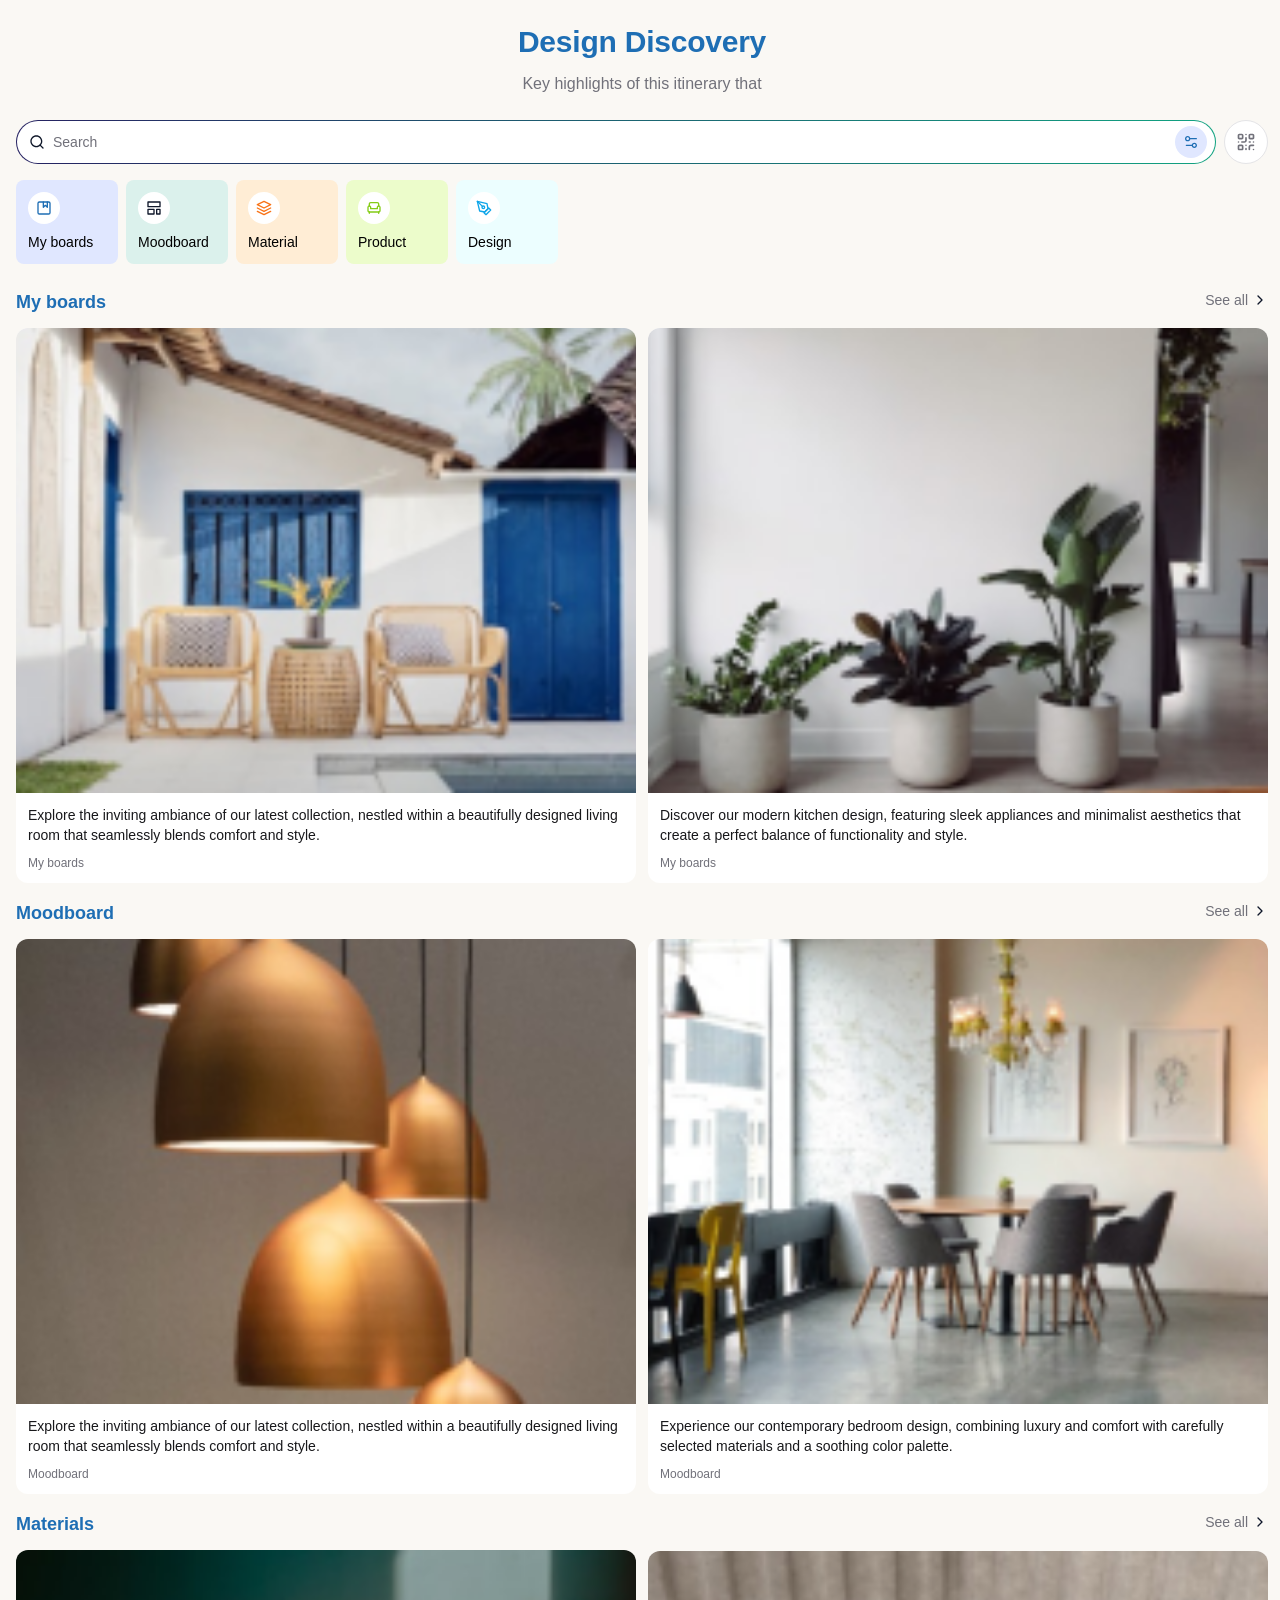
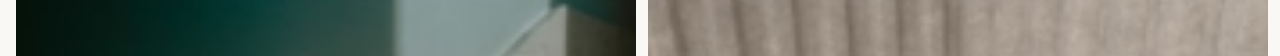
==== commit dcb7a417: "feat: add links to moodboard page from listing cards and update navigation" ====
--- a/home/index.html
+++ b/home/index.html
@@ -114,12 +114,12 @@
       <div class="gallery">
         <div class="frame-427321118">
           <div class="my-boards2">My boards</div>
-          <div class="content2">
+          <a href="../listing/index.html?tab=my-boards" class="content2">
             <div class="see-all">See all</div>
             <img class="icon-chevron-right" src="icon-chevron-right0.svg" />
-          </div>
-        </div>
-        <div class="item6">
+          </a>
+        </div>
+        <a href="../moodboard/Moodboard.html" class="item6">
           <img class="rectangle-3467533" src="rectangle-34675330.png" />
           <div class="text">
             <div
@@ -131,30 +131,26 @@
             </div>
             <div class="my-boards3">My boards</div>
           </div>
-        </div>
-        <div class="item6">
-          <img class="rectangle-3467534" src="rectangle-34675340.png" />
-          <div class="text">
-            <div
-              class="explore-the-inviting-ambiance-of-our-latest-collection-nestled-within-a-beautifully-designed-living-room-that-seamlessly-blends-comfort-and-style"
-            >
-              Explore the inviting ambiance of our latest collection, nestled
-              within a beautifully designed living room that seamlessly blends
-              comfort and style.
+        </a>
+        <a href="../moodboard/Moodboard.html" class="item6">
+          <img class="rectangle-3467533" src="rectangle-34675340.png" />
+          <div class="text">
+            <div class="explore-the-inviting-ambiance-of-our-latest-collection-nestled-within-a-beautifully-designed-living-room-that-seamlessly-blends-comfort-and-style">
+              Discover our modern kitchen design, featuring sleek appliances and minimalist aesthetics that create a perfect balance of functionality and style.
             </div>
             <div class="my-boards3">My boards</div>
           </div>
-        </div>
+        </a>
       </div>
       <div class="gallery">
         <div class="frame-427321118">
           <div class="moodboard2">Moodboard</div>
-          <div class="content2">
+          <a href="../listing/index.html?tab=moodboard" class="content2">
             <div class="see-all">See all</div>
             <img class="icon-chevron-right2" src="icon-chevron-right1.svg" />
-          </div>
-        </div>
-        <div class="item6">
+          </a>
+        </div>
+        <a href="../moodboard/Moodboard.html" class="item6">
           <img class="rectangle-3467532" src="rectangle-34675320.png" />
           <div class="text">
             <div
@@ -166,27 +162,24 @@
             </div>
             <div class="moodboard3">Moodboard</div>
           </div>
-        </div>
-        <div class="item6">
-          <img class="rectangle-34675332" src="rectangle-34675331.png" />
-          <div class="text">
-            <div
-              class="step-into-a-chic-dining-area-adorned-with-our-exquisite-tableware-where-elegance-meets-functionality-in-every-detail"
-            >
-              Step into a chic dining area adorned with our exquisite tableware,
-              where elegance meets functionality in every detail.
+        </a>
+        <a href="../moodboard/Moodboard.html" class="item6">
+          <img class="rectangle-3467532" src="rectangle-34675331.png" />
+          <div class="text">
+            <div class="explore-the-inviting-ambiance-of-our-latest-collection-nestled-within-a-beautifully-designed-living-room-that-seamlessly-blends-comfort-and-style">
+              Experience our contemporary bedroom design, combining luxury and comfort with carefully selected materials and a soothing color palette.
             </div>
             <div class="moodboard3">Moodboard</div>
           </div>
-        </div>
+        </a>
       </div>
       <div class="gallery">
         <div class="frame-427321118">
           <div class="materials">Materials</div>
-          <div class="content2">
+          <a href="../listing/index.html?tab=material" class="content2">
             <div class="see-all">See all</div>
             <img class="icon-chevron-right3" src="icon-chevron-right2.svg" />
-          </div>
+          </a>
         </div>
         <div class="item6">
           <img class="rectangle-3467533" src="rectangle-34675332.png" />
@@ -218,10 +211,10 @@
       <div class="gallery">
         <div class="frame-427321118">
           <div class="products">Products</div>
-          <div class="content2">
+          <a href="../listing/index.html?tab=product" class="content2">
             <div class="see-all">See all</div>
             <img class="icon-chevron-right4" src="icon-chevron-right3.svg" />
-          </div>
+          </a>
         </div>
         <div class="item6">
           <img class="rectangle-3467533" src="rectangle-34675333.png" />
@@ -253,10 +246,10 @@
       <div class="gallery">
         <div class="frame-427321118">
           <div class="design2">Design</div>
-          <div class="content2">
+          <a href="../listing/index.html?tab=design" class="content2">
             <div class="see-all">See all</div>
             <img class="icon-chevron-right5" src="icon-chevron-right4.svg" />
-          </div>
+          </a>
         </div>
         <div class="item6">
           <img class="rectangle-3467533" src="rectangle-34675334.png" />
